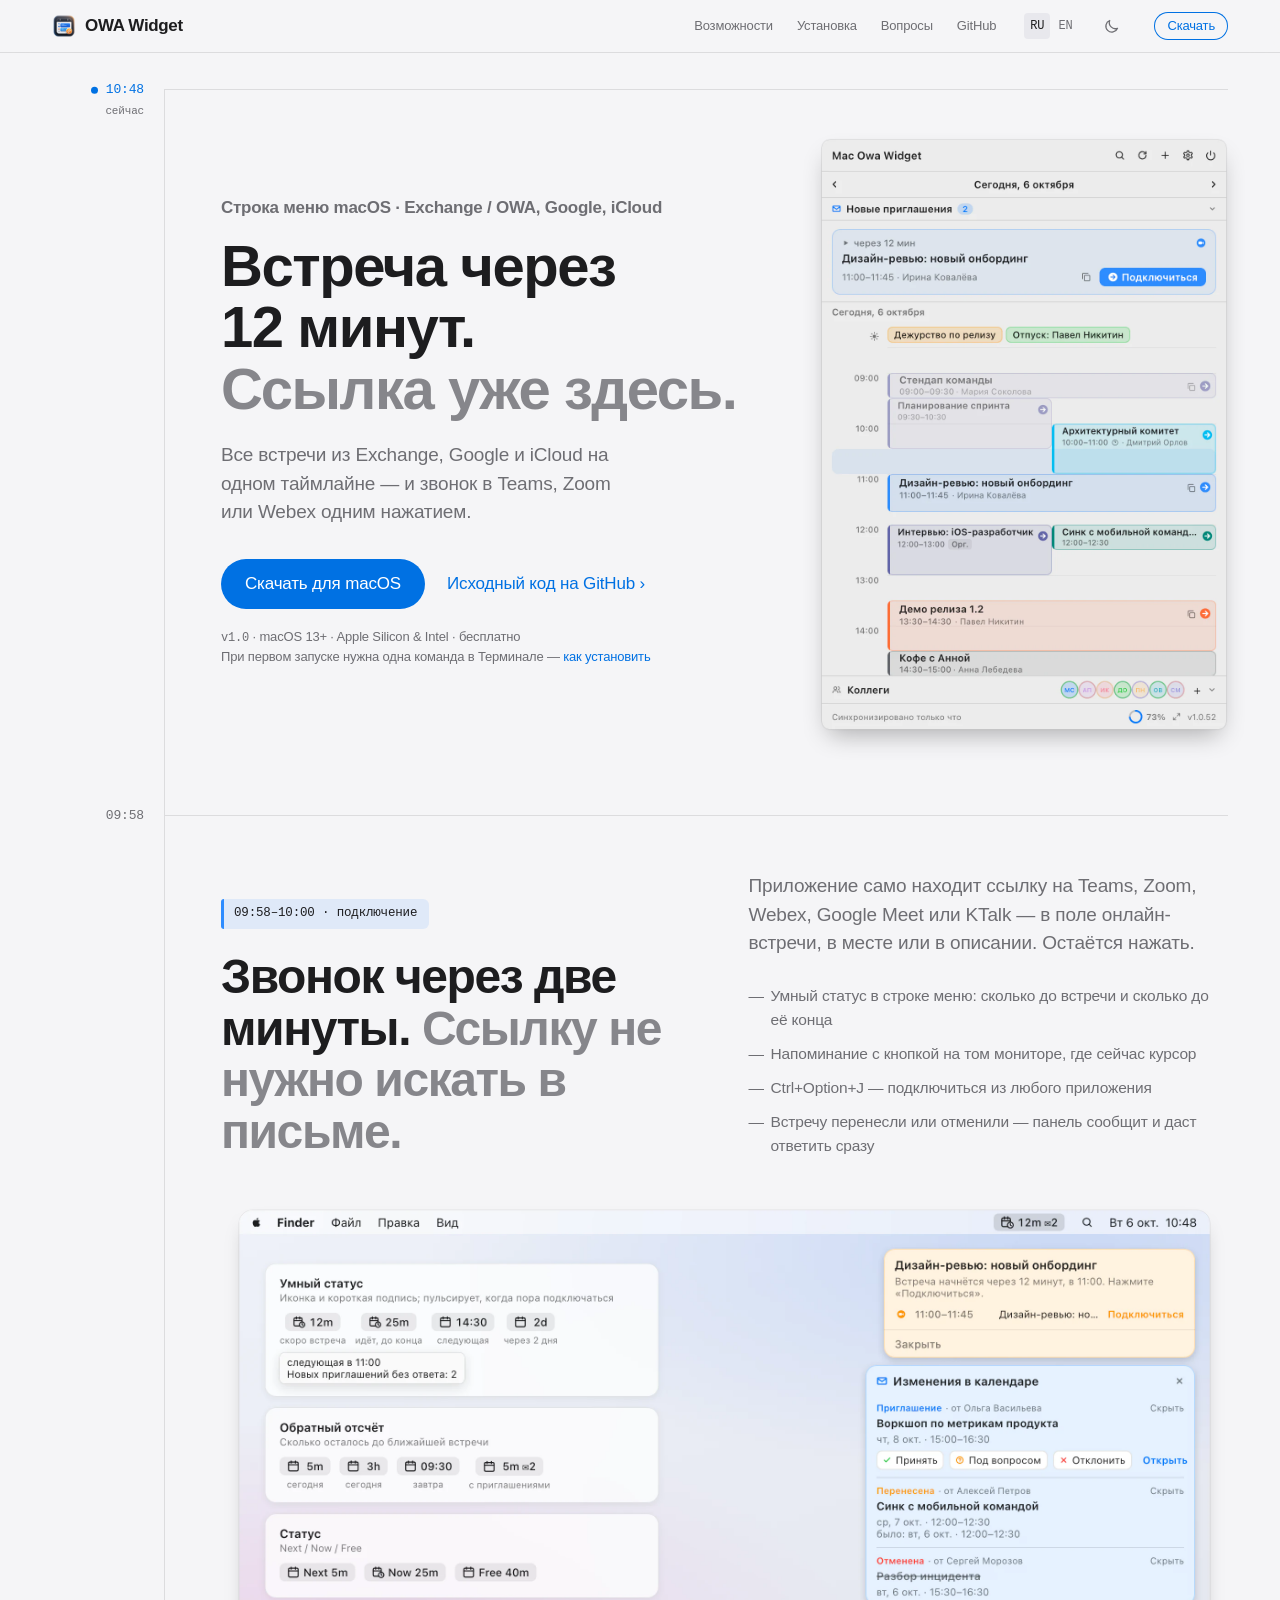
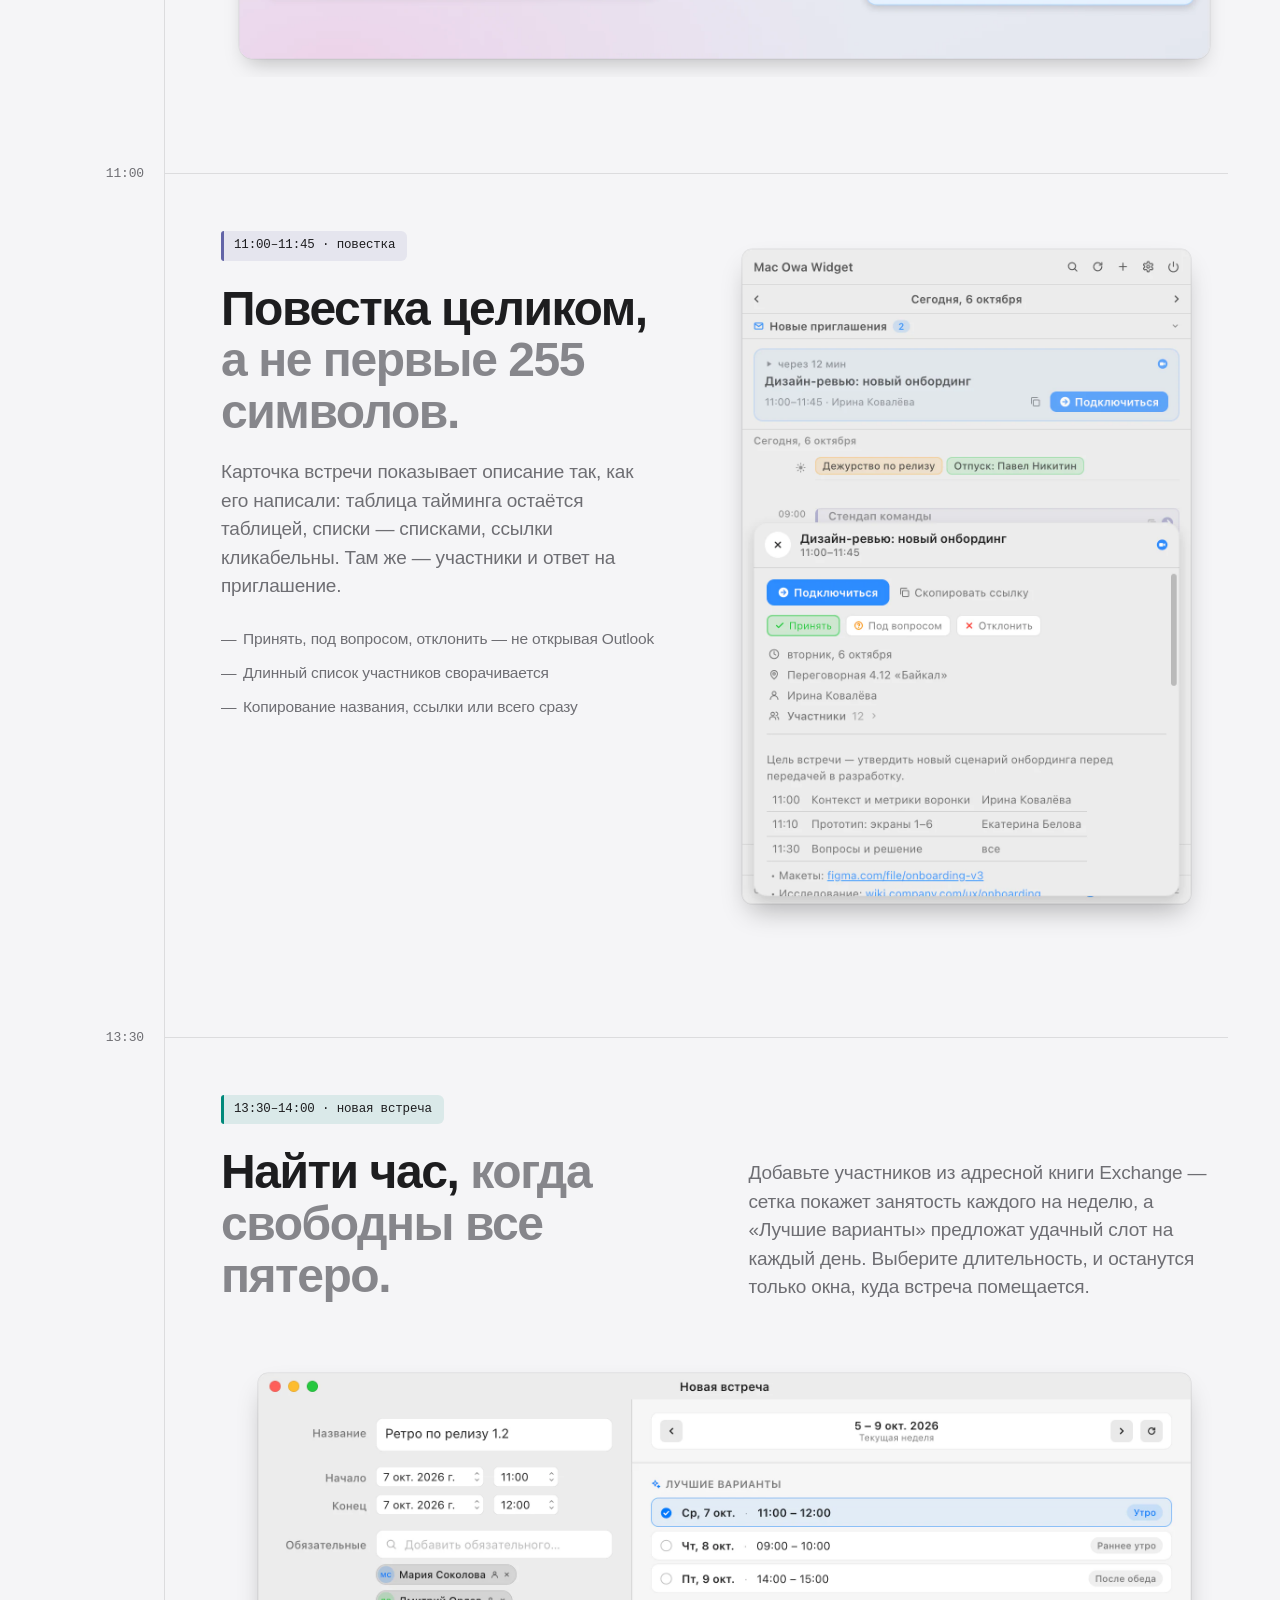
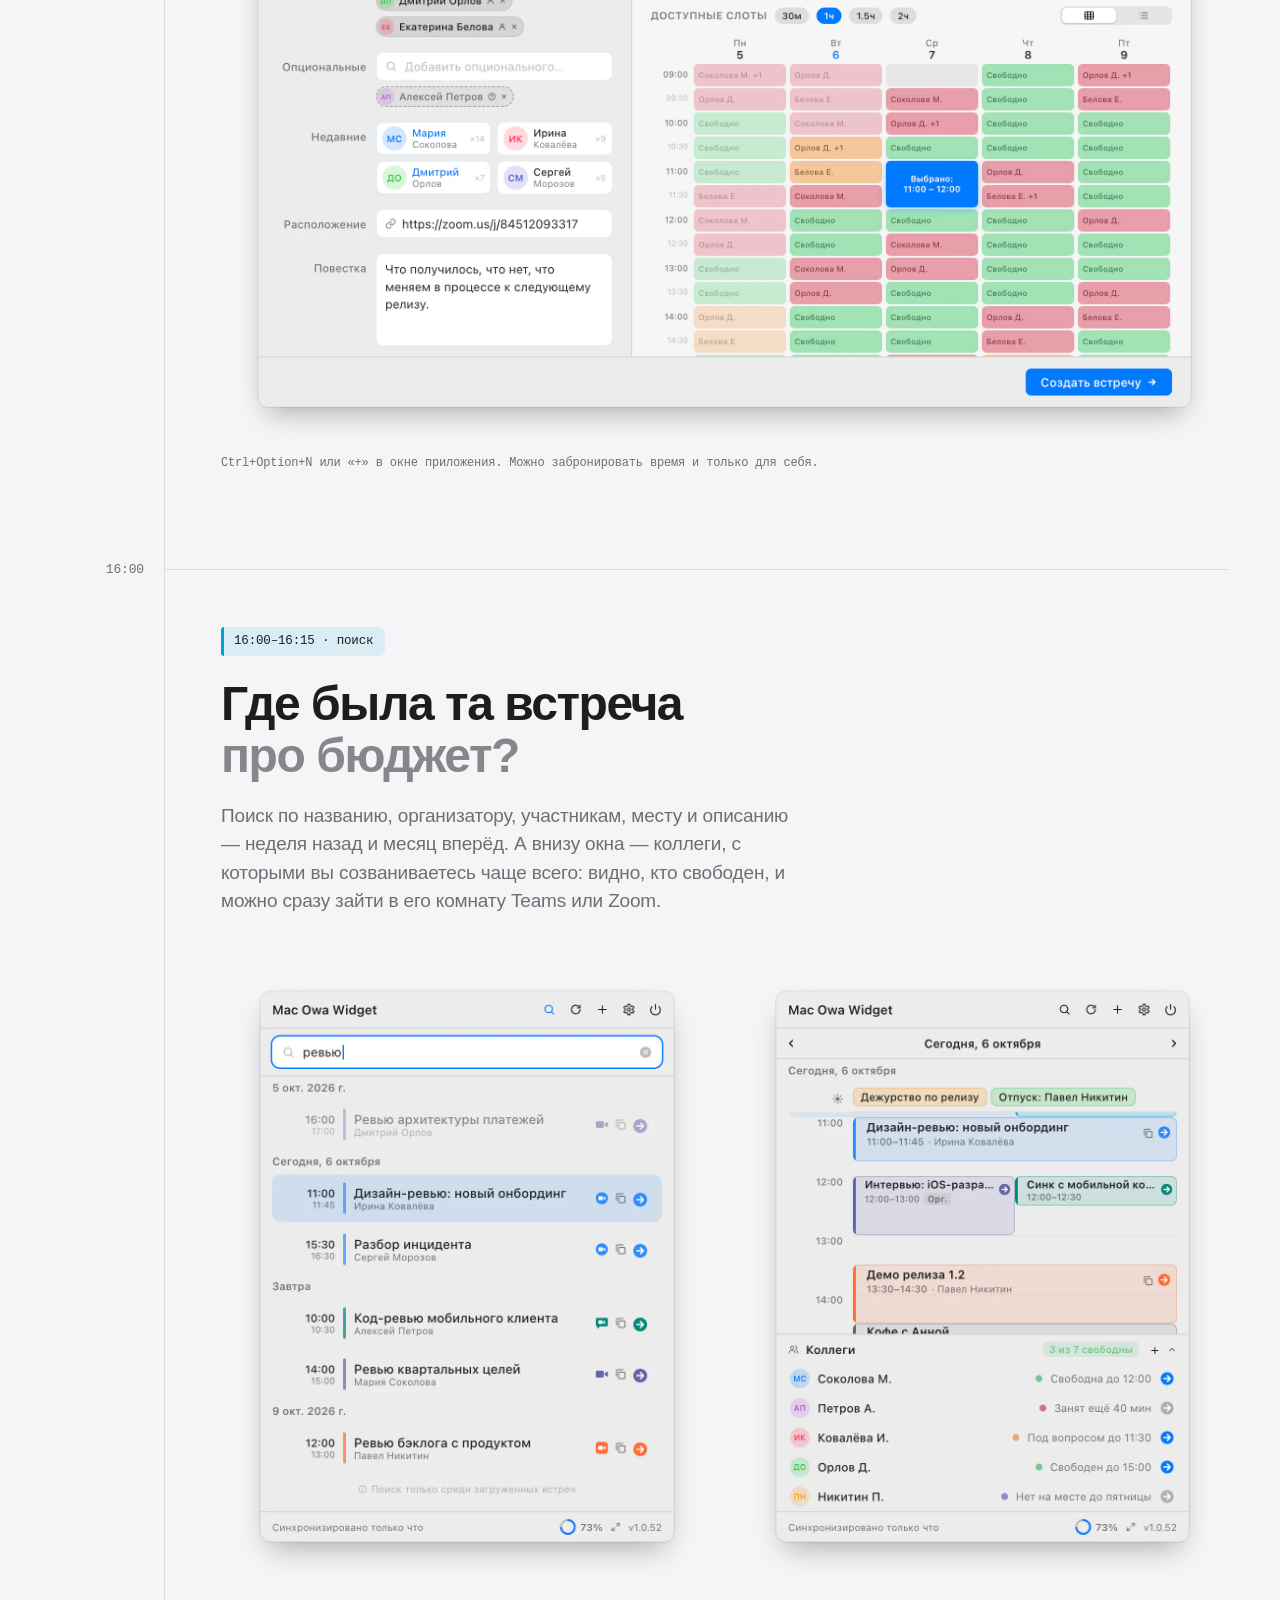
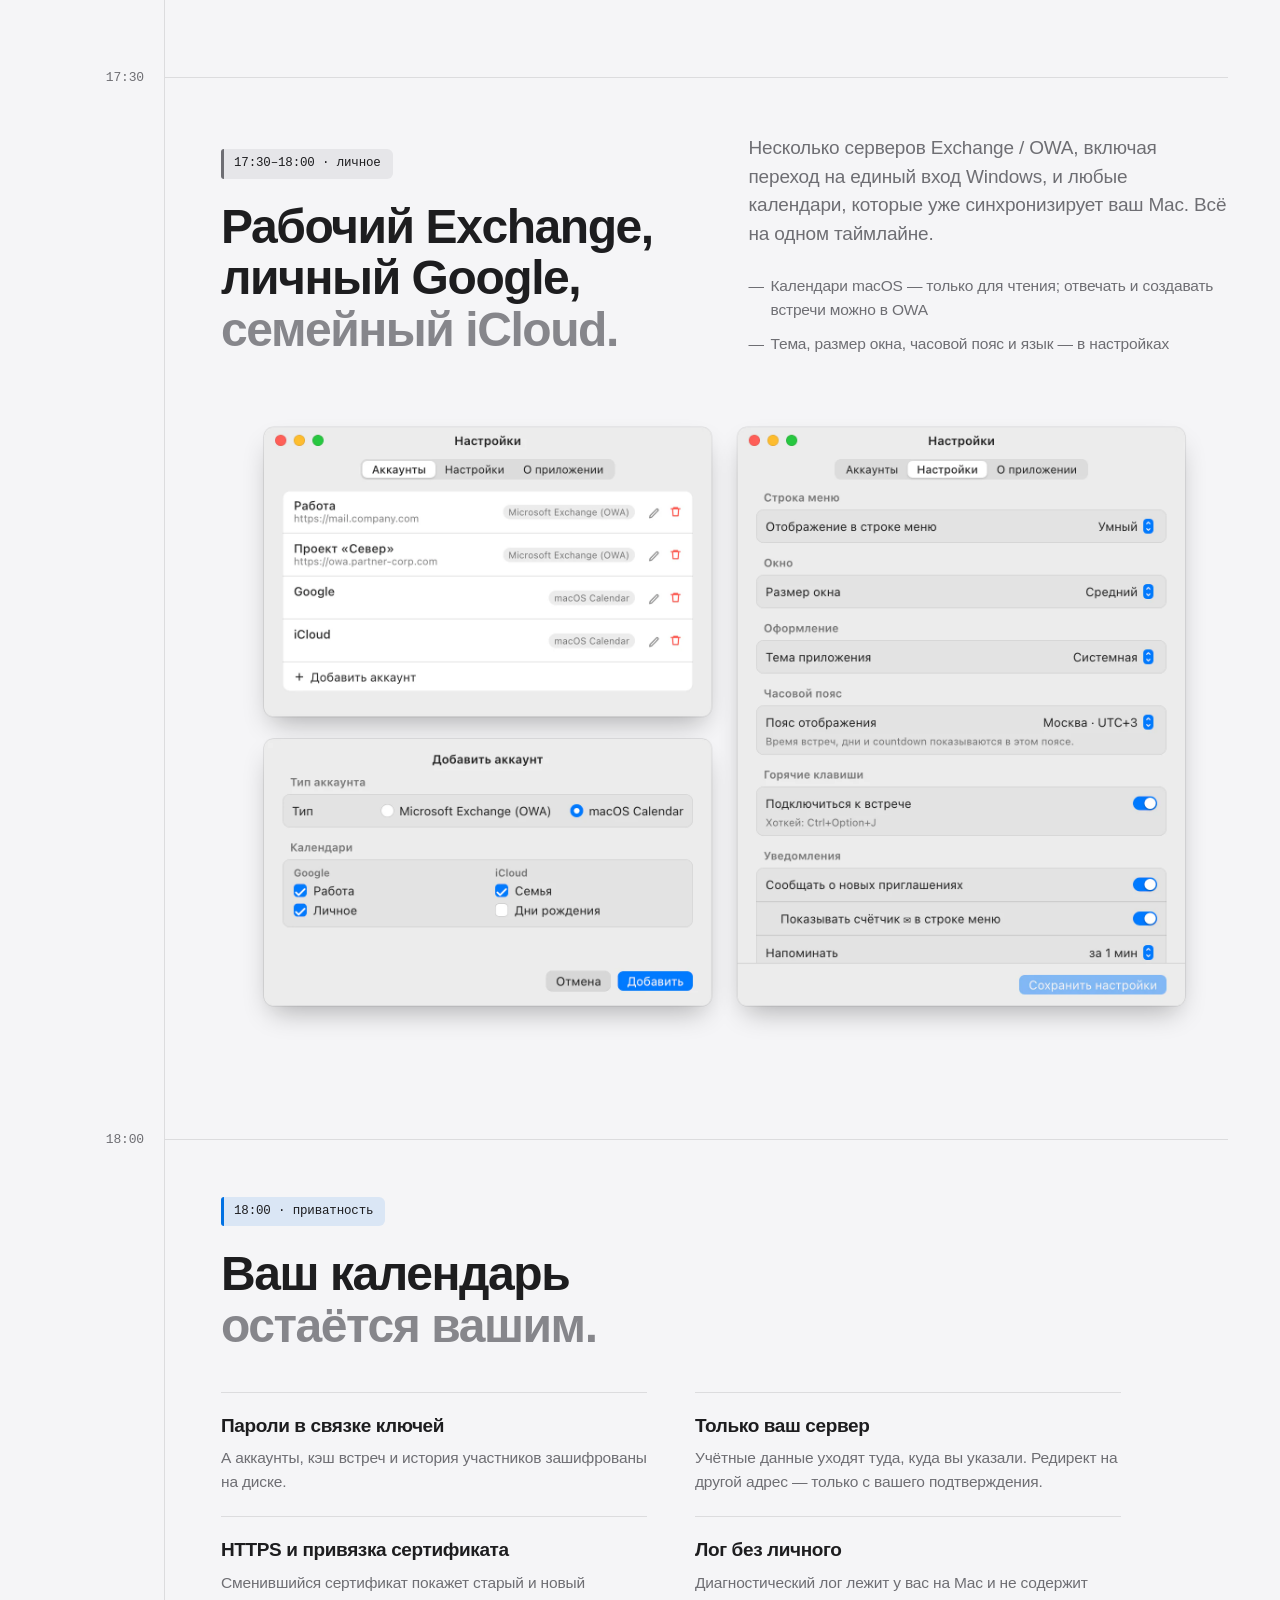
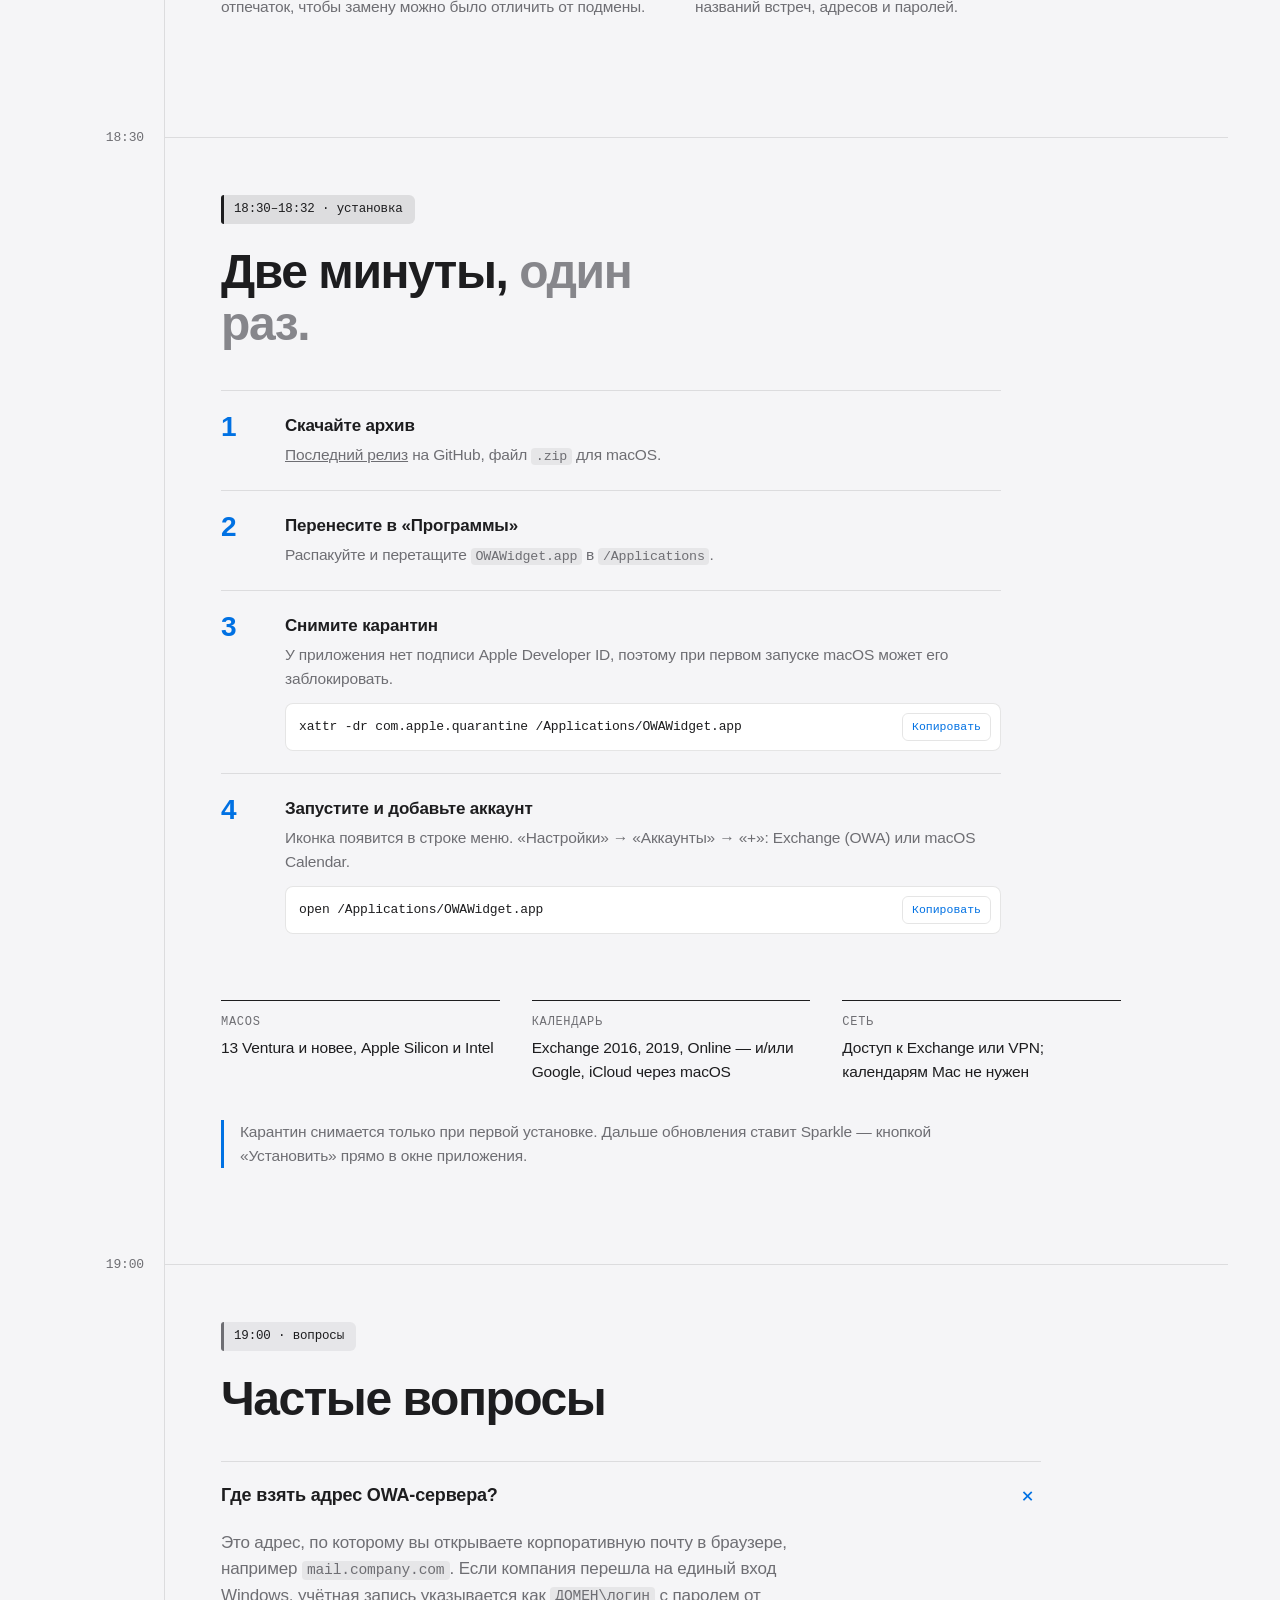
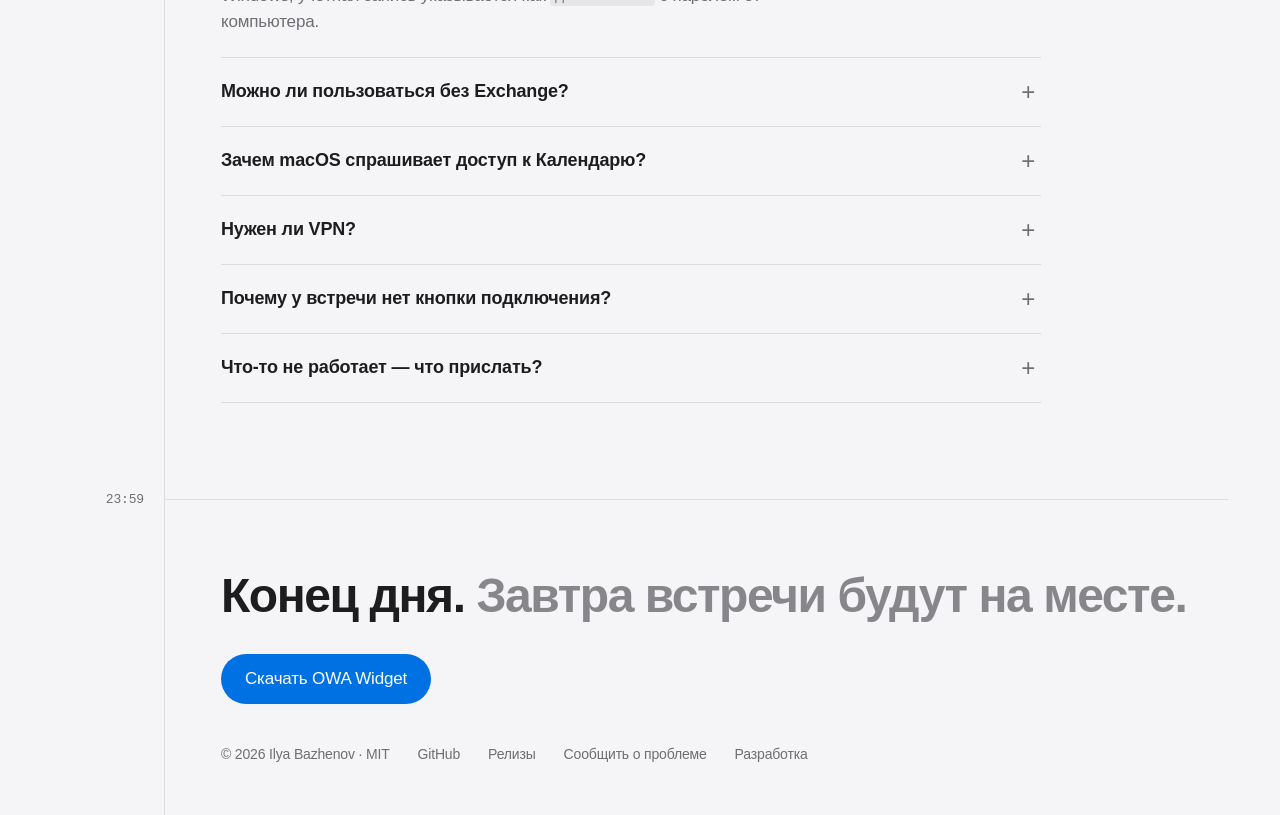
==== docs/ru/index.html @ 1cc879aa "docs(site): SEO лендинга — отдельные страницы / и /ru/, разметка, WebP - Английская версия на /, рус" ====
<!DOCTYPE html>
<html lang="ru">
<head>
<meta charset="UTF-8">
<meta name="viewport" content="width=device-width, initial-scale=1.0">
<title>OWA Widget — календарь Exchange / Outlook в строке меню macOS</title>
<meta name="description" content="Приложение для строки меню macOS: встречи из Microsoft Exchange / OWA, Google и iCloud и подключение к Teams, Zoom, Webex, Google Meet в один клик.">
<link rel="canonical" href="https://ilyabazhenov.github.io/mac-owa-widget/ru/">
<link rel="alternate" hreflang="en" href="https://ilyabazhenov.github.io/mac-owa-widget/">
<link rel="alternate" hreflang="ru" href="https://ilyabazhenov.github.io/mac-owa-widget/ru/">
<link rel="alternate" hreflang="x-default" href="https://ilyabazhenov.github.io/mac-owa-widget/">
<link rel="icon" href="../images/app-icon-64.png" sizes="64x64">
<link rel="apple-touch-icon" href="../images/app-icon.png">
<meta name="theme-color" content="#f5f5f7" media="(prefers-color-scheme: light)">
<meta name="theme-color" content="#000000" media="(prefers-color-scheme: dark)">
<link rel="stylesheet" href="../site.css">
<script>
  try { var t = localStorage.getItem('owa-theme'); if (t === 'light' || t === 'dark') document.documentElement.dataset.theme = t; } catch (e) {}
</script>

<meta property="og:title" content="OWA Widget — календарь Exchange / Outlook в строке меню macOS">
<meta property="og:description" content="Встречи из Microsoft Exchange / OWA, Google и iCloud в строке меню macOS и подключение к звонку в один клик.">
<meta property="og:url" content="https://ilyabazhenov.github.io/mac-owa-widget/ru/">
<meta property="og:locale" content="ru_RU">
<meta property="og:locale:alternate" content="en_US">
<meta property="og:image" content="https://ilyabazhenov.github.io/mac-owa-widget/images/hero-light-ru.png">
<meta property="og:image:width" content="2560">
<meta property="og:image:height" content="1280">
<meta property="og:image:alt" content="OWA Widget. Встреча через 12 минут. Ссылка уже здесь.">
<meta property="og:type" content="website">
<meta property="og:site_name" content="OWA Widget">
<meta name="twitter:card" content="summary_large_image">

<script type="application/ld+json">
{
  "@context": "https://schema.org",
  "@graph": [
    {
      "@type": "SoftwareApplication",
      "@id": "https://ilyabazhenov.github.io/mac-owa-widget/#app",
      "name": "OWA Widget",
      "description": "Приложение для строки меню macOS: встречи из Microsoft Exchange / OWA, Google и iCloud и подключение к Teams, Zoom, Webex, Google Meet в один клик.",
      "url": "https://ilyabazhenov.github.io/mac-owa-widget/ru/",
      "inLanguage": "ru",
      "operatingSystem": "macOS 13+",
      "applicationCategory": "BusinessApplication",
      "applicationSubCategory": "Календарь",
      "downloadUrl": "https://github.com/ilyabazhenov/mac-owa-widget/releases/latest",
      "image": "https://ilyabazhenov.github.io/mac-owa-widget/images/hero-light-ru.png",
      "offers": {
        "@type": "Offer",
        "price": "0",
        "priceCurrency": "USD"
      },
      "license": "https://opensource.org/licenses/MIT",
      "author": {
        "@type": "Person",
        "name": "Ilya Bazhenov",
        "url": "https://github.com/ilyabazhenov"
      },
      "sameAs": [
        "https://github.com/ilyabazhenov/mac-owa-widget"
      ]
    },
    {
      "@type": "FAQPage",
      "inLanguage": "ru",
      "mainEntity": [
        {
          "@type": "Question",
          "name": "Где взять адрес OWA-сервера?",
          "acceptedAnswer": {
            "@type": "Answer",
            "text": "Это адрес, по которому вы открываете корпоративную почту в браузере, например mail.company.com. Если компания перешла на единый вход Windows, учётная запись указывается как ДОМЕН\\логин с паролем от компьютера."
          }
        },
        {
          "@type": "Question",
          "name": "Можно ли пользоваться без Exchange?",
          "acceptedAnswer": {
            "@type": "Answer",
            "text": "Да. Добавьте аккаунт «macOS Calendar» — виджет покажет календари, которые синхронизирует Mac: Google, iCloud, локальные. Они только для чтения: ответы на приглашения, создание встреч и «Коллеги» работают с Exchange / OWA."
          }
        },
        {
          "@type": "Question",
          "name": "Зачем macOS спрашивает доступ к Календарю?",
          "acceptedAnswer": {
            "@type": "Answer",
            "text": "Только чтобы читать календари Google, iCloud и локальные. Если у вас только Exchange / OWA, разрешение можно не давать."
          }
        },
        {
          "@type": "Question",
          "name": "Нужен ли VPN?",
          "acceptedAnswer": {
            "@type": "Answer",
            "text": "Если Exchange доступен только из корпоративной сети — да: приложение должно видеть тот же сервер, что и браузер. Календарям Google и iCloud VPN не нужен."
          }
        },
        {
          "@type": "Question",
          "name": "Почему у встречи нет кнопки подключения?",
          "acceptedAnswer": {
            "@type": "Answer",
            "text": "Кнопка появляется, когда в поле онлайн-встречи, месте или описании есть ссылка на звонок. Проверьте, что организатор её добавил."
          }
        },
        {
          "@type": "Question",
          "name": "Что-то не работает — что прислать?",
          "acceptedAnswer": {
            "@type": "Answer",
            "text": "Правый клик по иконке в строке меню → «Скопировать диагностику», и приложите текст к issue на GitHub. В логе нет названий встреч, адресов и паролей."
          }
        }
      ]
    }
  ]
}
</script>
</head>
<body>

<header>
  <div class="page bar">
    <a class="brand" href="./"><img src="../images/app-icon-64.png" width="24" height="24" alt="">OWA Widget</a>
    <nav class="menu">
      <a href="#join">Возможности</a>
      <a href="#install">Установка</a>
      <a href="#faq">Вопросы</a>
      <a href="https://github.com/ilyabazhenov/mac-owa-widget">GitHub</a>
    </nav>
    <nav class="lang" aria-label="Language">
      <a href="./" hreflang="ru" lang="ru" data-lang="ru" aria-current="page">RU</a>
      <a href="../" hreflang="en" lang="en" data-lang="en">EN</a>
    </nav>
    <button type="button" class="theme" id="theme" aria-label="Тема">
      <svg class="moon" viewBox="0 0 24 24" fill="none" stroke="currentColor" stroke-width="1.8" stroke-linecap="round" stroke-linejoin="round"><path d="M20.5 14.5A8.5 8.5 0 0 1 9.5 3.5a8.5 8.5 0 1 0 11 11Z"/></svg>
      <svg class="sun" viewBox="0 0 24 24" fill="none" stroke="currentColor" stroke-width="1.8" stroke-linecap="round"><circle cx="12" cy="12" r="4"/><path d="M12 2.5v2M12 19.5v2M2.5 12h2M19.5 12h2M5.3 5.3l1.4 1.4M17.3 17.3l1.4 1.4M5.3 18.7l1.4-1.4M17.3 6.7l1.4-1.4"/></svg>
    </button>
    <a class="btn btn-ink btn-small" href="https://github.com/ilyabazhenov/mac-owa-widget/releases/latest">Скачать</a>
  </div>
</header>

<main class="page">

  <!-- Now: the rail shows the time on the screenshot, so the headline and the popover tell one story -->
  <section class="slot hero">
    <div class="time"><span class="t">10:48</span><span class="now-tag">сейчас</span></div>
    <div class="body">
      <div class="hero-grid">
        <div>
          <p class="kicker">Строка меню macOS · Exchange / OWA, Google, iCloud</p>
          <h1>Встреча через<br>12&nbsp;минут.<br><em>Ссылка уже здесь.</em></h1>
          <p class="lead">Все встречи из Exchange, Google и iCloud на одном таймлайне — и звонок в Teams, Zoom или Webex одним нажатием.</p>
          <div class="cta">
            <a class="btn btn-ink" href="https://github.com/ilyabazhenov/mac-owa-widget/releases/latest">Скачать для macOS</a>
            <a class="link" href="https://github.com/ilyabazhenov/mac-owa-widget">Исходный код на GitHub ›</a>
          </div>
          <p class="fine"><span class="mono" id="version">v1.0</span> · macOS 13+ · Apple Silicon &amp; Intel · бесплатно<br>
            При первом запуске нужна одна команда в Терминале — <a href="#install">как установить</a></p></div>
        <figure class="shot">
          <img class="only-light" src="../images/popover-light-ru.webp" width="1120" height="1560" alt="Окно OWA Widget: таймлайн дня, ближайшая встреча, события на весь день и коллеги">
          <img class="only-dark" src="../images/popover-ru.webp" width="1120" height="1560" alt="Окно OWA Widget: таймлайн дня, ближайшая встреча, события на весь день и коллеги">
        </figure>
      </div>
    </div>
  </section>

  <!-- 09:58 Join -->
  <section class="slot" id="join" data-t="09:58">
    <div class="time"><span class="t">09:58</span></div>
    <div class="body">
      <div class="wide-head">
        <div>
          <span class="evt" style="--c:var(--zoom)">09:58–10:00 · подключение</span>
          <h2>Звонок через две минуты. <em>Ссылку не нужно искать в письме.</em></h2>
        </div>
        <div>
          <p class="lead">Приложение само находит ссылку на Teams, Zoom, Webex, Google Meet или KTalk — в поле онлайн-встречи, в месте или в описании. Остаётся нажать.</p>
          <ul class="facts">
            <li>Умный статус в строке меню: сколько до встречи и сколько до её конца</li>
            <li>Напоминание с кнопкой на том мониторе, где сейчас курсор</li>
            <li>Ctrl+Option+J — подключиться из любого приложения</li>
            <li>Встречу перенесли или отменили — панель сообщит и даст ответить сразу</li>
          </ul>
        </div>
      </div>
      <figure>
        <img class="only-light" src="../images/menubar-light-ru.webp" width="2200" height="1060" alt="Режимы строки меню, напоминание о встрече и панель изменений в календаре" loading="lazy"><img class="only-dark" src="../images/menubar-ru.webp" width="2200" height="1060" alt="Режимы строки меню, напоминание о встрече и панель изменений в календаре" loading="lazy">
      </figure>
    </div>
  </section>

  <!-- 11:00 Agenda -->
  <section class="slot" data-t="11:00">
    <div class="time"><span class="t">11:00</span></div>
    <div class="body split">
      <div>
        <span class="evt" style="--c:var(--teams)">11:00–11:45 · повестка</span>
        <h2>Повестка целиком, <em>а не первые 255 символов.</em></h2>
        <p class="lead">Карточка встречи показывает описание так, как его написали: таблица тайминга остаётся таблицей, списки — списками, ссылки кликабельны. Там же — участники и ответ на приглашение.</p>
        <ul class="facts">
          <li>Принять, под вопросом, отклонить — не открывая Outlook</li>
          <li>Длинный список участников сворачивается</li>
          <li>Копирование названия, ссылки или всего сразу</li>
        </ul>
      </div>
      <figure>
        <img class="only-light" src="../images/details-light-ru.webp" width="1120" height="1560" alt="Карточка встречи с кнопками ответа и повесткой" loading="lazy"><img class="only-dark" src="../images/details-ru.webp" width="1120" height="1560" alt="Карточка встречи с кнопками ответа и повесткой" loading="lazy">
      </figure>
    </div>
  </section>

  <!-- 13:30 Create -->
  <section class="slot" data-t="13:30">
    <div class="time"><span class="t">13:30</span></div>
    <div class="body">
      <div class="wide-head">
        <div>
          <span class="evt" style="--c:var(--meet)">13:30–14:00 · новая встреча</span>
          <h2>Найти час, <em>когда свободны все пятеро.</em></h2>
        </div>
        <p class="lead">Добавьте участников из адресной книги Exchange — сетка покажет занятость каждого на неделю, а «Лучшие варианты» предложат удачный слот на каждый день. Выберите длительность, и останутся только окна, куда встреча помещается.</p></div>
      <figure>
        <img class="only-light" src="../images/create-meeting-light-ru.webp" width="2160" height="1520" alt="Окно новой встречи с сеткой занятости" loading="lazy"><img class="only-dark" src="../images/create-meeting-ru.webp" width="2160" height="1520" alt="Окно новой встречи с сеткой занятости" loading="lazy">
        <figcaption>Ctrl+Option+N или «+» в окне приложения. Можно забронировать время и только для себя.</figcaption>
      </figure>
    </div>
  </section>

  <!-- 16:00 Search & colleagues -->
  <section class="slot" data-t="16:00">
    <div class="time"><span class="t">16:00</span></div>
    <div class="body">
      <span class="evt" style="--c:var(--webex)">16:00–16:15 · поиск</span>
      <h2>Где была та встреча <em>про бюджет?</em></h2>
      <p class="lead">Поиск по названию, организатору, участникам, месту и описанию — неделя назад и месяц вперёд. А внизу окна — коллеги, с которыми вы созваниваетесь чаще всего: видно, кто свободен, и можно сразу зайти в его комнату Teams или Zoom.</p>
      <div class="pair">
        <figure>
          <img class="only-light" src="../images/search-light-ru.webp" width="1000" height="1280" alt="Результаты поиска встреч" loading="lazy"><img class="only-dark" src="../images/search-ru.webp" width="1000" height="1280" alt="Результаты поиска встреч" loading="lazy">
        </figure>
        <figure>
          <img class="only-light" src="../images/colleagues-light-ru.webp" width="1000" height="1280" alt="Раздел коллег с занятостью" loading="lazy"><img class="only-dark" src="../images/colleagues-ru.webp" width="1000" height="1280" alt="Раздел коллег с занятостью" loading="lazy">
        </figure>
      </div>
    </div>
  </section>

  <!-- 17:30 Accounts -->
  <section class="slot" data-t="17:30">
    <div class="time"><span class="t">17:30</span></div>
    <div class="body">
      <div class="wide-head">
        <div>
          <span class="evt" style="--c:var(--gray)">17:30–18:00 · личное</span>
          <h2>Рабочий Exchange, личный Google, <em>семейный iCloud.</em></h2>
        </div>
        <div>
          <p class="lead">Несколько серверов Exchange / OWA, включая переход на единый вход Windows, и любые календари, которые уже синхронизирует ваш Mac. Всё на одном таймлайне.</p>
          <ul class="facts">
            <li>Календари macOS — только для чтения; отвечать и создавать встречи можно в OWA</li>
            <li>Тема, размер окна, часовой пояс и язык — в настройках</li>
          </ul>
        </div>
      </div>
      <figure>
        <img class="only-light" src="../images/settings-light-ru.webp" width="2160" height="1400" alt="Список аккаунтов, выбор календарей macOS и настройки" loading="lazy"><img class="only-dark" src="../images/settings-ru.webp" width="2160" height="1400" alt="Список аккаунтов, выбор календарей macOS и настройки" loading="lazy">
      </figure>
    </div>
  </section>

  <!-- 18:00 Privacy -->
  <section class="slot" data-t="18:00">
    <div class="time"><span class="t">18:00</span></div>
    <div class="body">
      <span class="evt">18:00 · приватность</span>
      <h2>Ваш календарь <em>остаётся вашим.</em></h2>
      <div class="grid4">
        <div><b>Пароли в связке ключей</b>
          <p>А аккаунты, кэш встреч и история участников зашифрованы на диске.</p></div>
        <div><b>Только ваш сервер</b>
          <p>Учётные данные уходят туда, куда вы указали. Редирект на другой адрес — только с вашего подтверждения.</p></div>
        <div><b>HTTPS и привязка сертификата</b>
          <p>Сменившийся сертификат покажет старый и новый отпечаток, чтобы замену можно было отличить от подмены.</p></div>
        <div><b>Лог без личного</b>
          <p>Диагностический лог лежит у вас на Mac и не содержит названий встреч, адресов и паролей.</p></div>
      </div>
    </div>
  </section>

  <!-- 18:30 Install -->
  <section class="slot" id="install" data-t="18:30">
    <div class="time"><span class="t">18:30</span></div>
    <div class="body">
      <span class="evt" style="--c:var(--ink)">18:30–18:32 · установка</span>
      <h2>Две минуты, <em>один раз.</em></h2>
      <ol class="steps">
        <li><div><b>Скачайте архив</b>
          <p><a href="https://github.com/ilyabazhenov/mac-owa-widget/releases/latest">Последний релиз</a> на GitHub, файл <code>.zip</code> для macOS.</p></div></li>
        <li><div><b>Перенесите в «Программы»</b>
          <p>Распакуйте и перетащите <code>OWAWidget.app</code> в <code>/Applications</code>.</p></div></li>
        <li><div><b>Снимите карантин</b>
          <p>У приложения нет подписи Apple Developer ID, поэтому при первом запуске macOS может его заблокировать.</p>
          <div class="cmd"><code>xattr -dr com.apple.quarantine /Applications/OWAWidget.app</code><button type="button" data-copy>Копировать</button></div></div></li>
        <li><div><b>Запустите и добавьте аккаунт</b>
          <p>Иконка появится в строке меню. «Настройки» → «Аккаунты» → «+»: Exchange (OWA) или macOS Calendar.</p>
          <div class="cmd"><code>open /Applications/OWAWidget.app</code><button type="button" data-copy>Копировать</button></div></div></li>
      </ol>
      <dl class="req">
        <div><dt>macOS</dt><dd>13 Ventura и новее, Apple Silicon и Intel</dd></div>
        <div><dt>Календарь</dt><dd>Exchange 2016, 2019, Online — и/или Google, iCloud через macOS</dd></div>
        <div><dt>Сеть</dt><dd>Доступ к Exchange или VPN; календарям Mac не нужен</dd></div>
      </dl>
      <p class="aside">Карантин снимается только при первой установке. Дальше обновления ставит Sparkle — кнопкой «Установить» прямо в окне приложения.</p></div>
  </section>

  <!-- 19:00 FAQ -->
  <section class="slot" id="faq" data-t="19:00">
    <div class="time"><span class="t">19:00</span></div>
    <div class="body">
      <span class="evt" style="--c:var(--ink-3)">19:00 · вопросы</span>
      <h2>Частые вопросы</h2>
      <div class="faq">
        <details open>
          <summary>Где взять адрес OWA-сервера?</summary>
          <p>Это адрес, по которому вы открываете корпоративную почту в браузере, например <code>mail.company.com</code>. Если компания перешла на единый вход Windows, учётная запись указывается как <code>ДОМЕН\логин</code> с паролем от компьютера.</p>
        </details>
        <details>
          <summary>Можно ли пользоваться без Exchange?</summary>
          <p>Да. Добавьте аккаунт «macOS Calendar» — виджет покажет календари, которые синхронизирует Mac: Google, iCloud, локальные. Они только для чтения: ответы на приглашения, создание встреч и «Коллеги» работают с Exchange / OWA.</p>
        </details>
        <details>
          <summary>Зачем macOS спрашивает доступ к Календарю?</summary>
          <p>Только чтобы читать календари Google, iCloud и локальные. Если у вас только Exchange / OWA, разрешение можно не давать.</p>
        </details>
        <details>
          <summary>Нужен ли VPN?</summary>
          <p>Если Exchange доступен только из корпоративной сети — да: приложение должно видеть тот же сервер, что и браузер. Календарям Google и iCloud VPN не нужен.</p>
        </details>
        <details>
          <summary>Почему у встречи нет кнопки подключения?</summary>
          <p>Кнопка появляется, когда в поле онлайн-встречи, месте или описании есть ссылка на звонок. Проверьте, что организатор её добавил.</p>
        </details>
        <details>
          <summary>Что-то не работает — что прислать?</summary>
          <p>Правый клик по иконке в строке меню → «Скопировать диагностику», и приложите текст к <a href="https://github.com/ilyabazhenov/mac-owa-widget/issues">issue на GitHub</a>. В логе нет названий встреч, адресов и паролей.</p>
        </details>
      </div>
    </div>
  </section>

  <!-- 23:59 -->
  <section class="slot end">
    <div class="time"><span class="t">23:59</span></div>
    <div class="body">
      <h2>Конец дня. <em>Завтра встречи будут на месте.</em></h2>
      <div class="cta">
        <a class="btn btn-ink" href="https://github.com/ilyabazhenov/mac-owa-widget/releases/latest">Скачать OWA Widget</a>
      </div>
      <div class="foot">
        <span>© 2026 Ilya Bazhenov · MIT</span>
        <a href="https://github.com/ilyabazhenov/mac-owa-widget">GitHub</a>
        <a href="https://github.com/ilyabazhenov/mac-owa-widget/releases">Релизы</a>
        <a href="https://github.com/ilyabazhenov/mac-owa-widget/issues">Сообщить о проблеме</a>
        <a href="https://github.com/ilyabazhenov/mac-owa-widget/blob/main/DEVELOPMENT.md">Разработка</a>
      </div>
    </div>
  </section>

</main>

<script src="../site.js" defer></script>
</body>
</html>
---- docs/site.css ----
:root{
  --paper:#f5f5f7;
  --paper-2:#e8e8ed;
  --card:#ffffff;
  --ink:#1d1d1f;
  --ink-2:#6e6e73;
  --ink-3:#6e6e73;
  --ink-soft:#86868b;
  --hair:rgba(0,0,0,.1);
  --accent:#0071e3;
  --teams:#6264a7; --zoom:#2d8cff; --meet:#00897b; --webex:#00a3d9; --gray:#6e6e73;
  --display:-apple-system,BlinkMacSystemFont,"SF Pro Display","Segoe UI",Roboto,"Helvetica Neue",Arial,sans-serif;
  --sans:-apple-system,BlinkMacSystemFont,"SF Pro Text","Segoe UI",Roboto,"Helvetica Neue",Arial,sans-serif;
  --mono:ui-monospace,"SF Mono",SFMono-Regular,Menlo,Consolas,monospace;
  --rail:112px;
  --gap:56px;
  --maxw:1240px;
  color-scheme:light;
}
@media (prefers-color-scheme: dark){
  :root:not([data-theme="light"]){
    --paper:#000000;
    --paper-2:#1d1d1f;
    --card:#161617;
    --ink:#f5f5f7;
    --ink-2:#a1a1a6;
    --ink-3:#86868b;
    --ink-soft:#86868b;
    --hair:rgba(255,255,255,.14);
    --accent:#2997ff;
    --teams:#8b8dd6; --zoom:#5ea2ff; --meet:#3fbfae; --webex:#3cc3e6; --gray:#a1a1a6;
    color-scheme:dark;
  }
}
:root[data-theme="dark"]{
  --paper:#000000;
  --paper-2:#1d1d1f;
  --card:#161617;
  --ink:#f5f5f7;
  --ink-2:#a1a1a6;
  --ink-3:#86868b;
  --ink-soft:#86868b;
  --hair:rgba(255,255,255,.14);
  --accent:#2997ff;
  --teams:#8b8dd6; --zoom:#5ea2ff; --meet:#3fbfae; --webex:#3cc3e6; --gray:#a1a1a6;
  color-scheme:dark;
}

*{box-sizing:border-box;margin:0;padding:0}
html{scroll-behavior:smooth;-webkit-text-size-adjust:100%}
body{background:var(--paper);color:var(--ink);font-family:var(--sans);font-size:17px;line-height:1.55;letter-spacing:-.01em;-webkit-font-smoothing:antialiased}
a{color:inherit}
img{max-width:100%;height:auto;display:block}
code{font-family:var(--mono);font-size:.86em;background:color-mix(in srgb,var(--ink) 7%,transparent);padding:.1em .35em;border-radius:4px}
::selection{background:var(--accent);color:var(--paper)}

.only-dark{display:none}
:root[data-theme="dark"] .only-dark{display:block}
:root[data-theme="dark"] .only-light{display:none}
@media (prefers-color-scheme: dark){
  :root:not([data-theme="light"]) .only-dark{display:block}
  :root:not([data-theme="light"]) .only-light{display:none}
}

.page{max-width:var(--maxw);margin:0 auto;padding:0 32px}

/* ---------- Header ---------- */
header{position:sticky;top:0;z-index:20;background:color-mix(in srgb,var(--paper) 80%,transparent);backdrop-filter:saturate(180%) blur(20px);-webkit-backdrop-filter:saturate(180%) blur(20px);border-bottom:1px solid var(--hair)}
.bar{display:flex;align-items:center;gap:28px;height:52px}
.brand{display:flex;align-items:center;gap:9px;text-decoration:none;font-family:var(--display);font-size:17px;font-weight:600;letter-spacing:-.02em}
.brand img{width:24px;height:24px}
.bar .menu{display:flex;gap:24px;margin-left:auto;font-size:13px;color:var(--ink-2)}
.bar .menu a{text-decoration:none}
.bar .menu a:hover{color:var(--ink)}
.lang{display:flex;gap:2px;font-family:var(--mono);font-size:12px}
.lang a{color:var(--ink-3);text-decoration:none;padding:4px 6px;border-radius:4px}
.lang a:hover{color:var(--ink)}
.lang a[aria-current="page"]{color:var(--ink);background:var(--paper-2)}
.theme{background:none;border:0;color:var(--ink-2);width:30px;height:30px;border-radius:50%;display:grid;place-items:center;cursor:pointer;margin-left:-10px}
.theme:hover{color:var(--ink);background:var(--paper-2)}
.theme svg{width:17px;height:17px}
.theme .sun{display:none}
:root[data-theme="dark"] .theme .sun{display:block}
:root[data-theme="dark"] .theme .moon{display:none}
.btn{display:inline-flex;align-items:center;gap:10px;text-decoration:none;font-weight:500;font-size:17px;border-radius:980px;padding:12px 24px;transition:background .15s ease}
.btn-ink{background:#0071e3;color:#fff}
.btn-ink:hover{background:#0077ed}
.btn-small{padding:4px 13px;font-size:13px;background:none;color:var(--accent);box-shadow:inset 0 0 0 1px var(--accent)}
.btn-small:hover{background:var(--accent);color:#fff}
.link{text-decoration:none;font-size:17px;color:var(--accent)}
.link:hover{text-decoration:underline}

/* ---------- Timeline slots ---------- */
.slot{display:grid;grid-template-columns:var(--rail) minmax(0,1fr)}
.time{position:relative;font-family:var(--mono);font-size:13px;color:var(--ink-3);text-align:right;padding-right:20px;transform:translateY(-.72em);white-space:nowrap}
.time .t{position:sticky;top:78px;display:inline-flex;align-items:center;gap:8px}
.slot.is-now .time{color:var(--accent)}
.slot.is-now .time .t::before,.hero .time .t::before{content:"";width:7px;height:7px;border-radius:50%;background:var(--accent)}
.body{border-top:1px solid var(--hair);border-left:1px solid var(--hair);padding:56px 0 96px var(--gap);min-width:0}

.evt{display:inline-flex;align-items:center;gap:6px;font-family:var(--mono);font-size:12.5px;color:var(--ink);padding:5px 12px 5px 10px;border-left:3px solid var(--c,var(--accent));background:color-mix(in srgb,var(--c,var(--accent)) 11%,transparent);border-radius:3px 6px 6px 3px}
.evt span{color:var(--ink-2)}
h1,h2{font-family:var(--display);font-weight:700;letter-spacing:-.035em}
h1{font-size:clamp(40px,4.6vw,58px);line-height:1.06;letter-spacing:-.025em}
h2{font-size:clamp(32px,3.9vw,48px);line-height:1.08;margin:22px 0 20px;max-width:18ch;letter-spacing:-.03em}
h1 em,h2 em{font-style:normal;color:var(--ink-soft)}
.lead{font-size:19px;line-height:1.5;color:var(--ink-2);max-width:54ch}
.facts{list-style:none;margin-top:26px;display:grid;gap:10px;max-width:56ch}
.facts li{display:grid;grid-template-columns:22px 1fr;font-size:15.5px;color:var(--ink-2)}
.facts li::before{content:"—";color:var(--ink-3)}

.split{display:grid;grid-template-columns:minmax(0,5fr) minmax(0,6fr);gap:48px;align-items:start}
.split figure{margin-top:-18px}
.wide-head{display:grid;grid-template-columns:minmax(0,1fr) minmax(0,1fr);gap:48px;align-items:end;margin-bottom:34px}
.wide-head h2{margin-bottom:0}
figure img{width:100%}
figcaption{font-family:var(--mono);font-size:12px;color:var(--ink-3);margin-top:10px}
.pair{display:grid;grid-template-columns:1fr 1fr;gap:24px;margin-top:36px}

/* ---------- Hero ---------- */
.hero{margin-top:36px}
.hero .body{padding-top:44px;padding-bottom:88px}
.hero .time{color:var(--accent)}
.hero .time .t{position:static}
.now-tag{display:block;font-size:11px;color:var(--ink-3);margin-top:2px;text-align:right}
.hero-grid{display:grid;grid-template-columns:minmax(0,1fr) 440px;gap:40px;align-items:center}
.kicker{font-size:17px;font-weight:600;color:var(--ink-2);letter-spacing:-.015em;margin-bottom:14px}
.hero .lead{margin-top:22px;max-width:40ch}
.cta{display:flex;flex-wrap:wrap;align-items:center;gap:22px;margin-top:32px}
.fine{font-size:13px;color:var(--ink-3);margin-top:18px;line-height:1.5}
.fine a{color:var(--accent);text-decoration:none}
.fine a:hover{text-decoration:underline}
.fine .mono{font-family:var(--mono);font-size:12px}

.shot{position:relative;margin:-28px -32px -36px 0}
.shot img{width:100%}

/* ---------- Privacy ---------- */
.grid4{display:grid;grid-template-columns:repeat(2,minmax(0,1fr));gap:0 48px;margin-top:40px;max-width:900px}
.grid4 div{border-top:1px solid var(--hair);padding:18px 0 22px}
.grid4 b{display:block;font-family:var(--display);font-weight:600;font-size:19px;letter-spacing:-.02em;margin-bottom:6px}
.grid4 p{font-size:15.5px;color:var(--ink-2)}

/* ---------- Install ---------- */
.steps{list-style:none;counter-reset:s;margin-top:40px;max-width:780px}
.steps li{counter-increment:s;display:grid;grid-template-columns:56px minmax(0,1fr);gap:8px;border-top:1px solid var(--hair);padding:22px 0}
.steps li::before{content:counter(s);font-family:var(--display);font-weight:600;font-size:28px;line-height:1;color:var(--accent)}
.steps b{display:block;font-weight:600;margin-bottom:4px}
.steps p{color:var(--ink-2);font-size:15.5px}
.cmd{display:flex;align-items:center;gap:12px;margin-top:12px;background:var(--card);box-shadow:inset 0 0 0 1px var(--hair);border-radius:8px;padding:10px 10px 10px 14px;font-family:var(--mono);font-size:13px}
.cmd code{background:none;padding:0;font-size:inherit;white-space:nowrap;overflow-x:auto;min-width:0}
.cmd button{margin-left:auto;flex:none;background:none;border:1px solid var(--hair);color:var(--accent);font:inherit;font-size:11.5px;padding:4px 9px;border-radius:6px;cursor:pointer}
.cmd button:hover{color:var(--ink);border-color:var(--ink-3)}
.req{display:grid;grid-template-columns:repeat(3,minmax(0,1fr));gap:0 32px;margin-top:44px;max-width:900px}
.req div{border-top:1px solid var(--ink);padding-top:12px}
.req dt{font-family:var(--mono);font-size:12px;color:var(--ink-3);text-transform:uppercase;letter-spacing:.06em}
.req dd{font-size:15.5px;margin-top:4px}
.aside{margin-top:36px;max-width:780px;font-size:15.5px;color:var(--ink-2);padding-left:16px;border-left:3px solid var(--accent)}

/* ---------- FAQ ---------- */
.faq{margin-top:36px;max-width:820px}
details{border-top:1px solid var(--hair)}
details:last-child{border-bottom:1px solid var(--hair)}
summary{list-style:none;cursor:pointer;padding:20px 40px 20px 0;font-size:18px;font-weight:600;position:relative}
summary::-webkit-details-marker{display:none}
summary::after{content:"+";position:absolute;right:6px;top:15px;font-family:var(--display);font-size:24px;font-weight:300;color:var(--ink-3);transition:transform .2s ease}
details[open] summary::after{transform:rotate(45deg);color:var(--accent)}
details p{color:var(--ink-2);padding:0 40px 22px 0;max-width:66ch}

/* ---------- End of day ---------- */
.end .body{padding-top:48px;padding-bottom:56px}
.end h2{max-width:none}
.foot{display:flex;flex-wrap:wrap;gap:12px 28px;margin-top:40px;font-size:14px;color:var(--ink-3)}
.foot a{text-decoration:none}
.foot a:hover{color:var(--ink)}

@media (prefers-reduced-motion: reduce){
  html{scroll-behavior:auto}
  .btn,summary::after{transition:none}
}

/* ---------- Responsive ---------- */
@media (max-width:1100px){
  .hero-grid{grid-template-columns:1fr;gap:36px}
  .shot{margin:0 auto;width:min(480px,100%)}
  .split,.wide-head{grid-template-columns:1fr;gap:28px}
  .split figure{margin-top:0;max-width:520px}
}
@media (max-width:760px){
  :root{--rail:0px;--gap:0px}
  .page{padding:0 16px}
  .bar{gap:14px}
  .bar .menu{display:none}
  .lang{margin-left:auto}
  .slot{display:block}
  .time{transform:none;text-align:left;padding:0}
  .time .t{position:static;padding:14px 0 0}
  .now-tag{display:inline;margin-left:8px}
  .body{border-left:0;padding:22px 0 64px}
  .hero .body{padding-top:26px}
  .pair,.grid4,.req{grid-template-columns:1fr}
  .lead{font-size:17.5px}
}
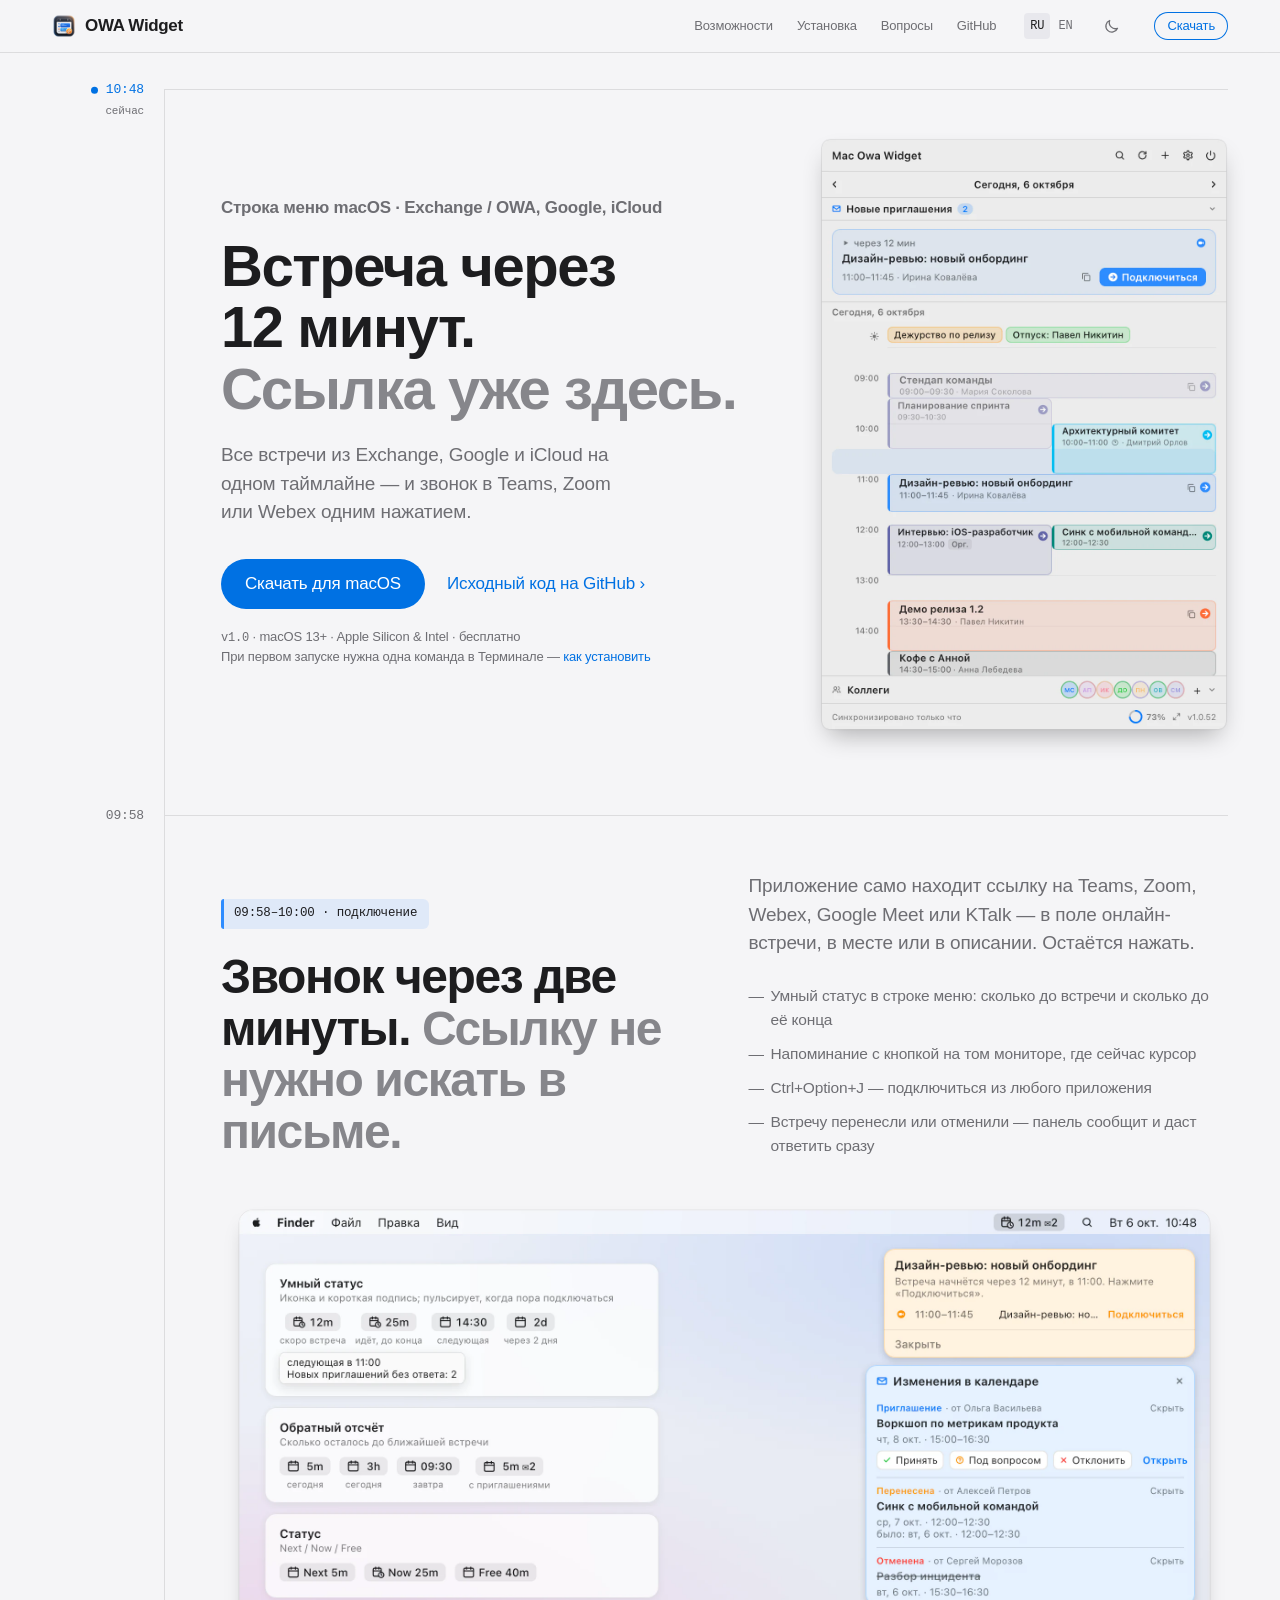
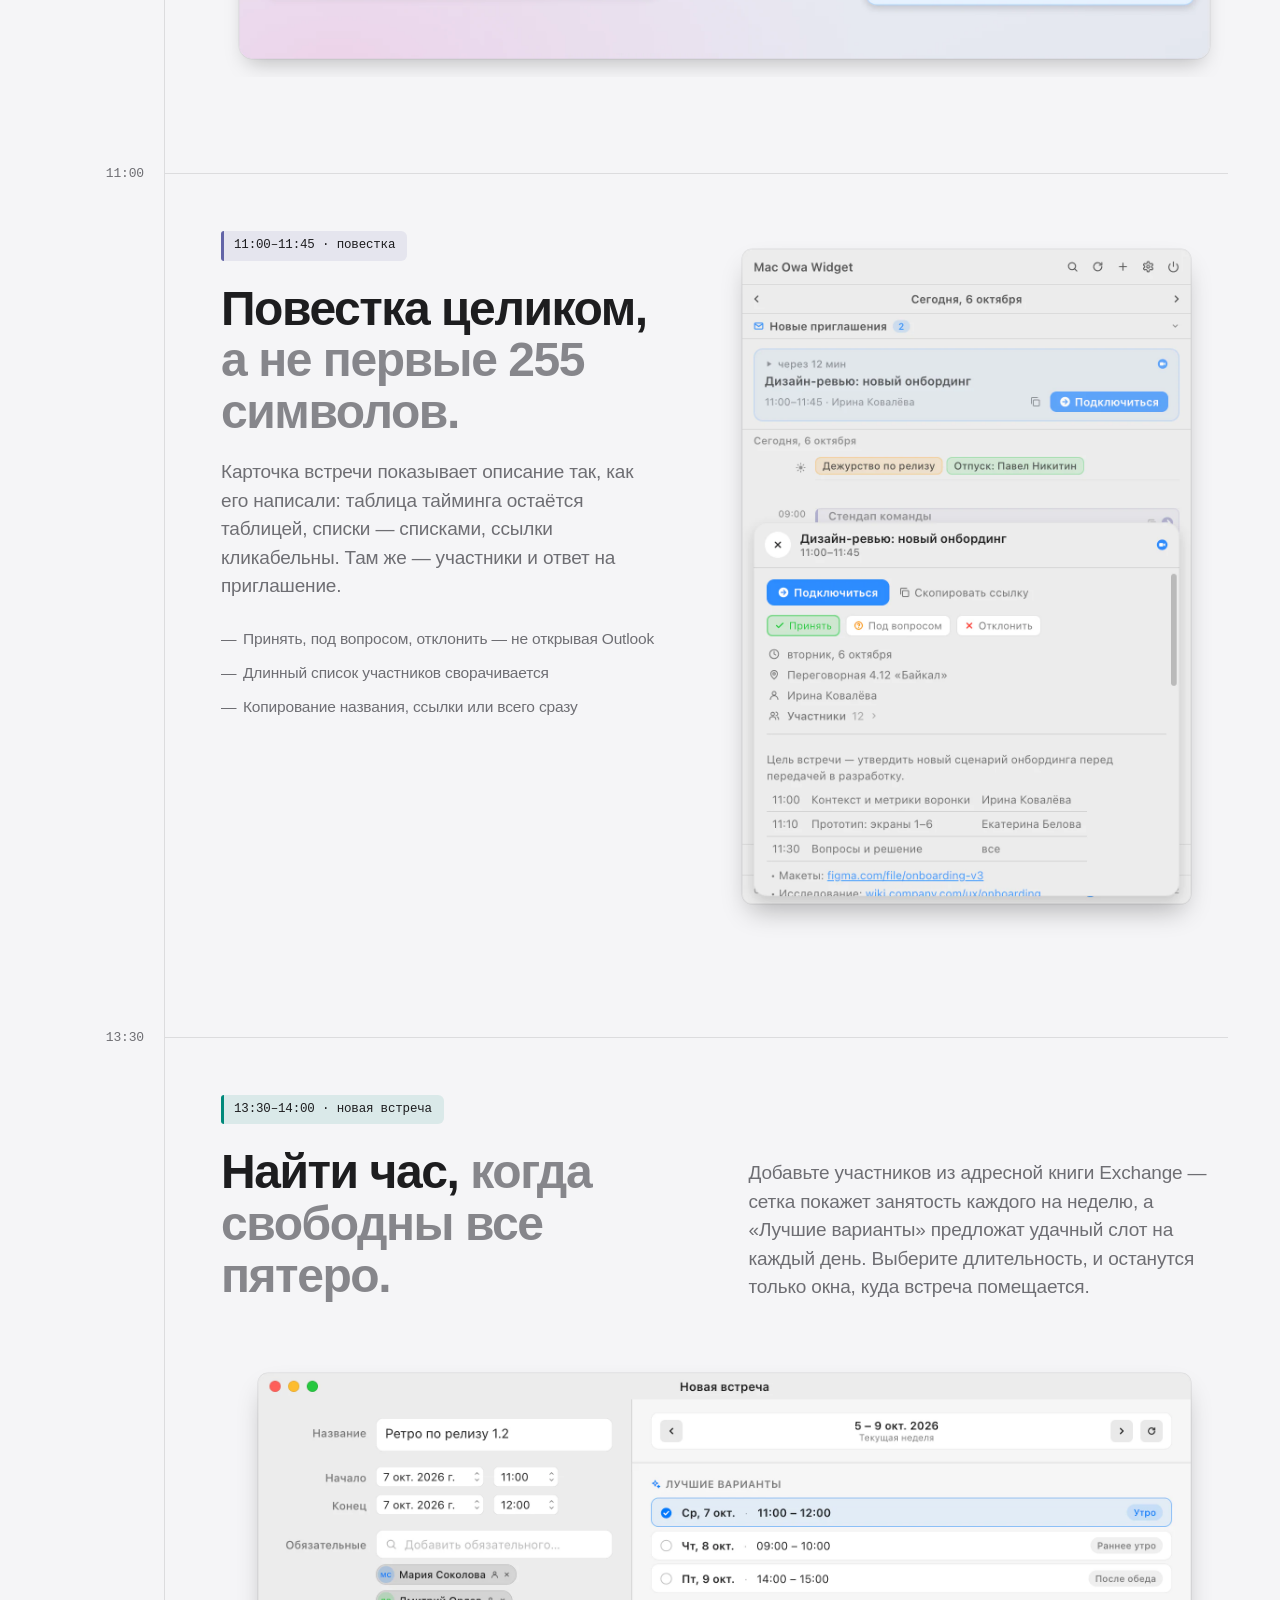
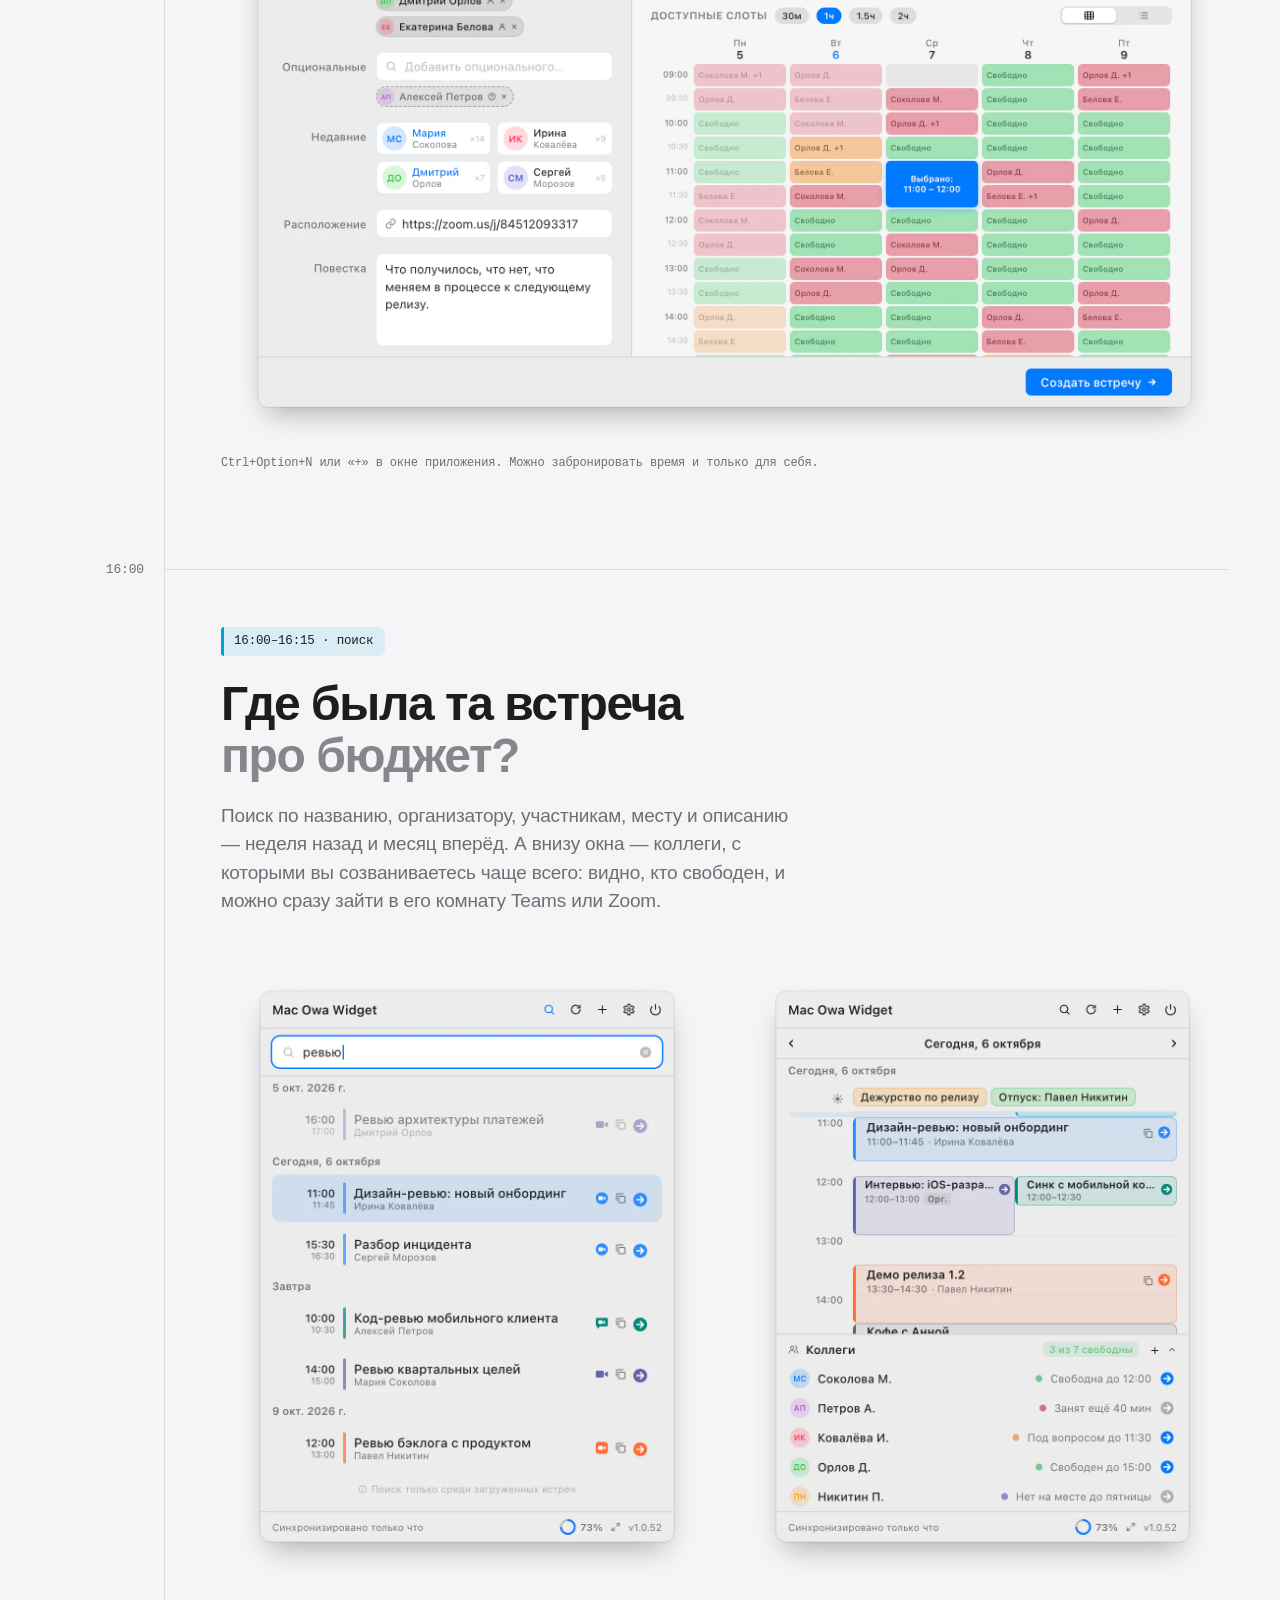
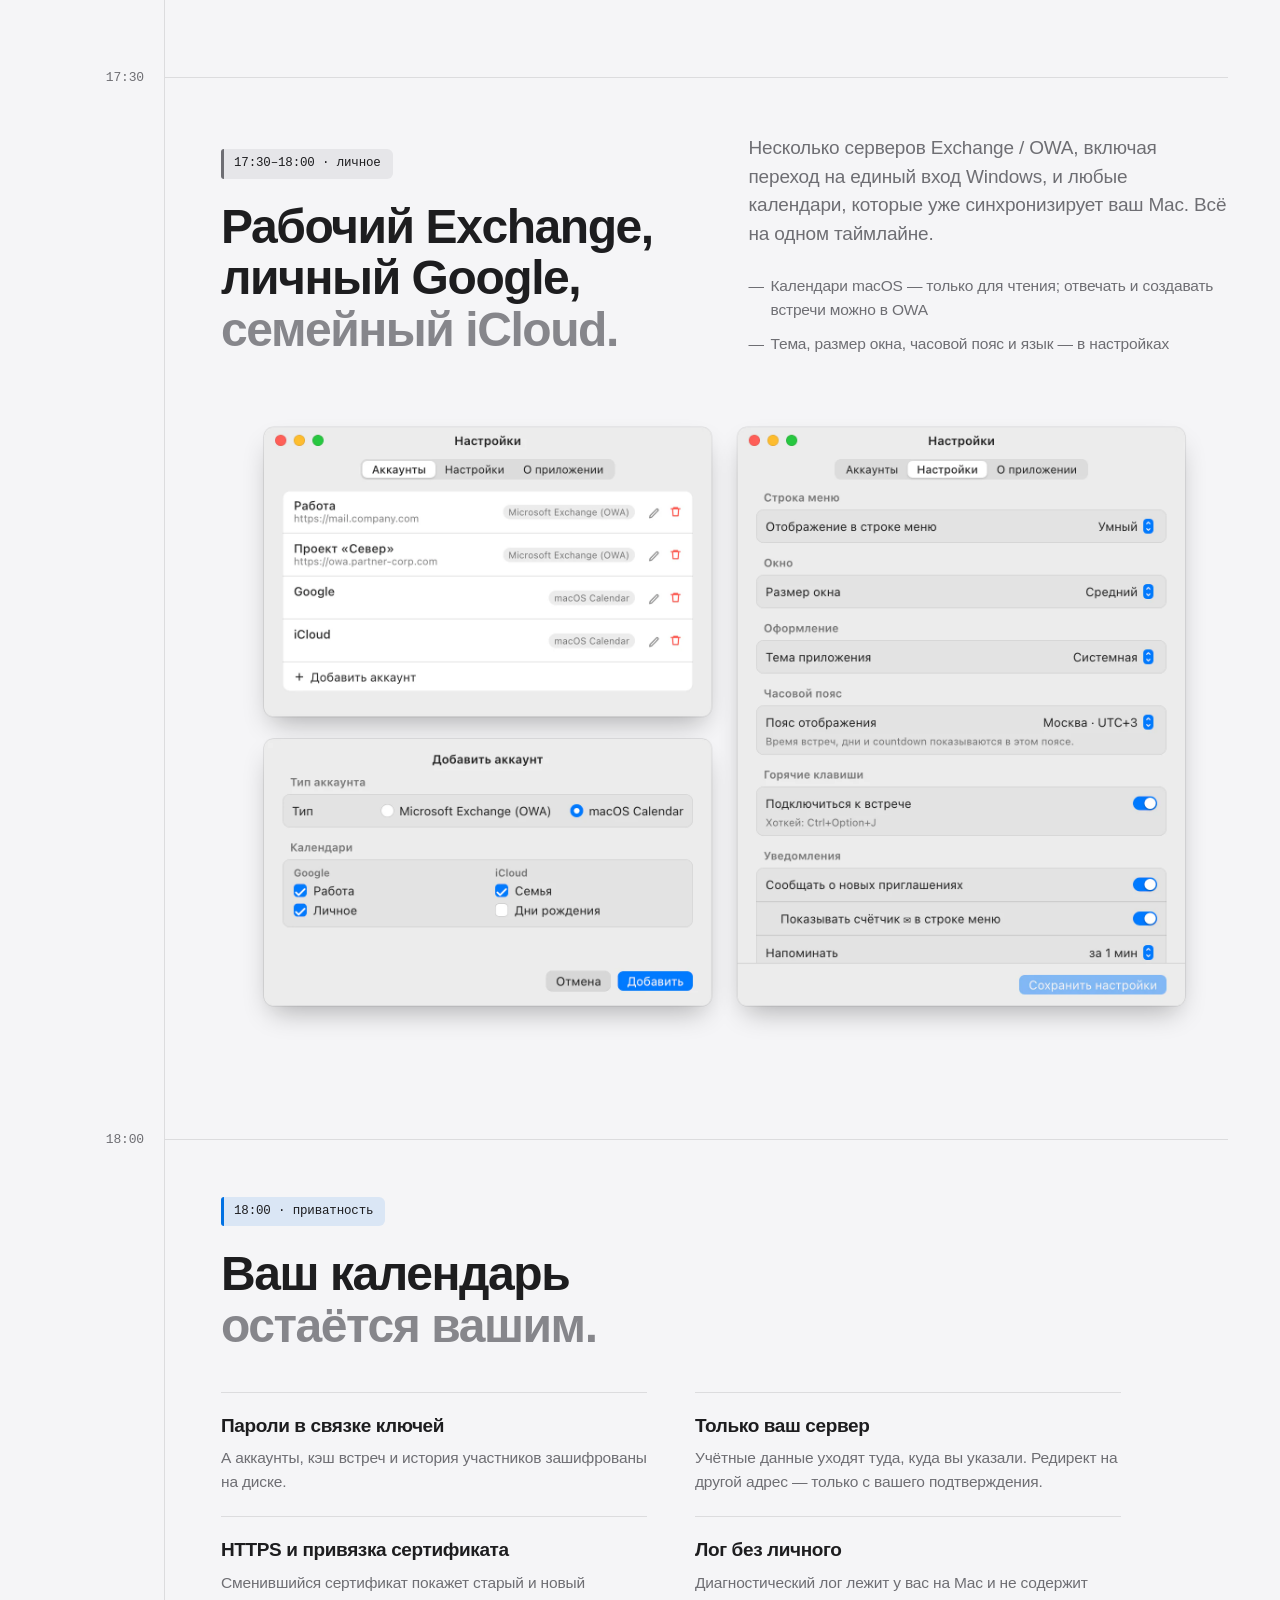
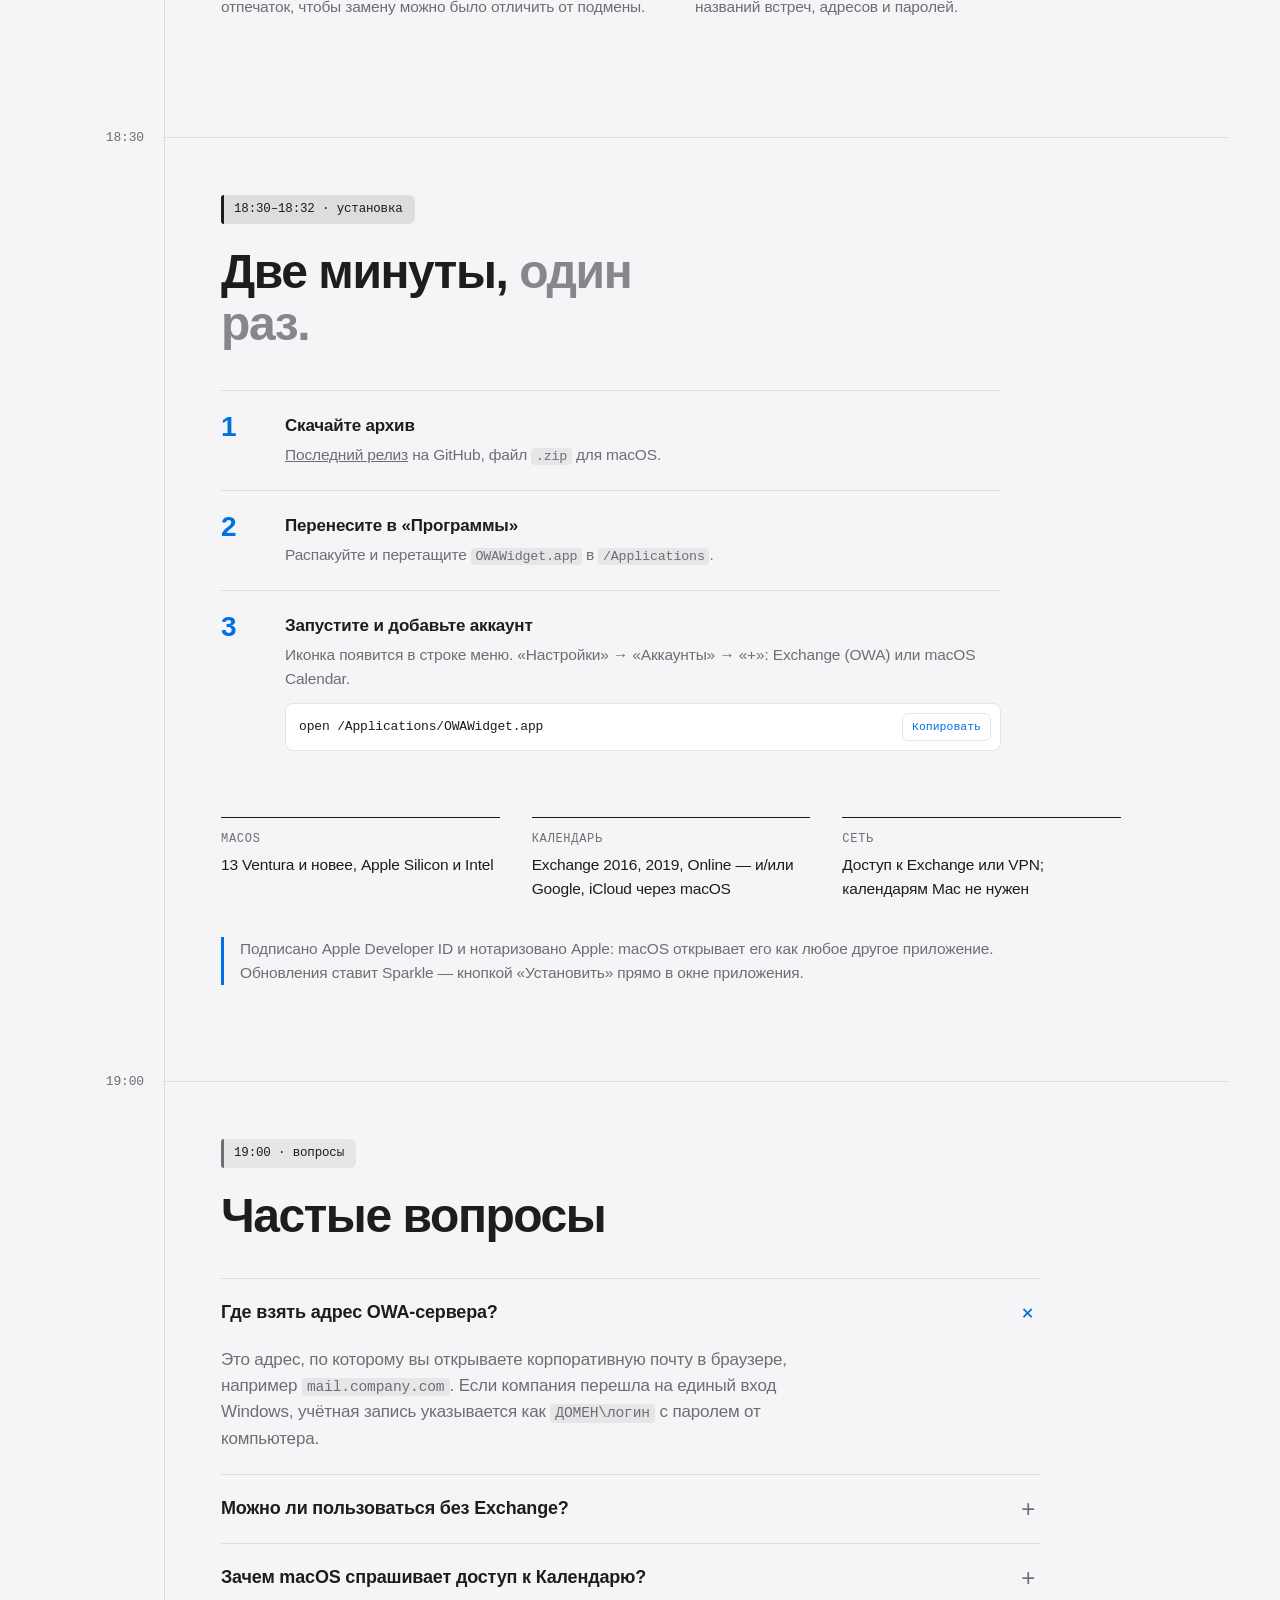
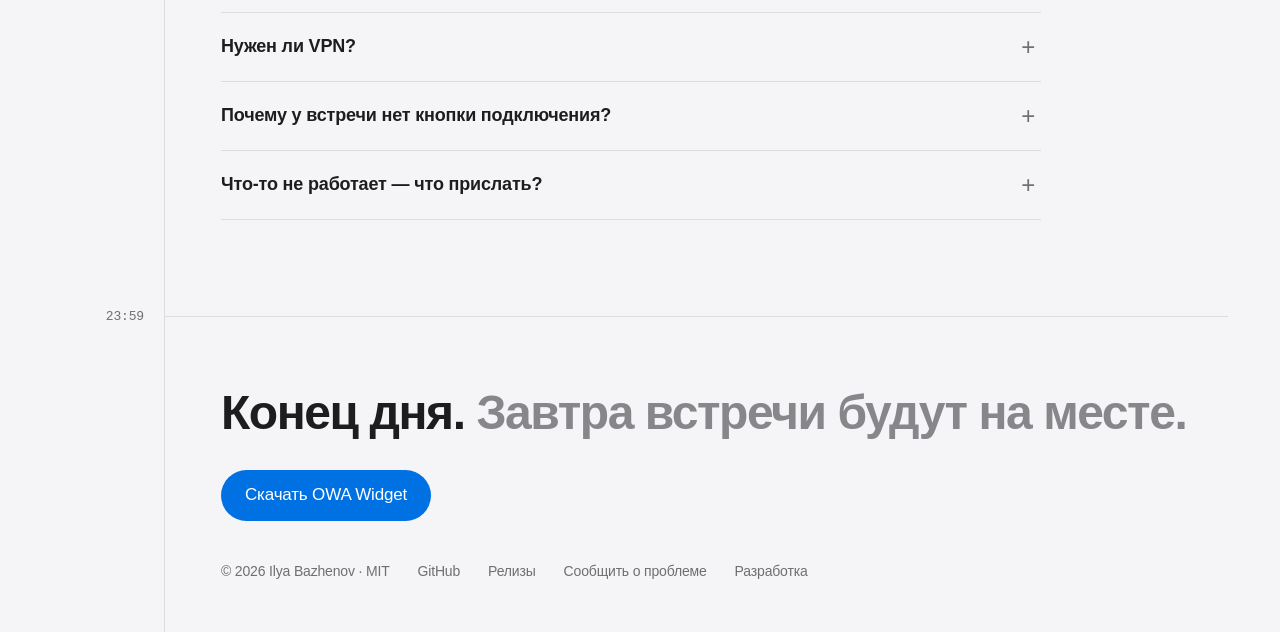
==== commit 233e49b0: "docs(signing): установка без xattr, нотаризация в релизном процессе Релизы подписаны Developer ID и " ====
--- a/docs/ru/index.html
+++ b/docs/ru/index.html
@@ -301,9 +301,6 @@
           <p><a href="https://github.com/ilyabazhenov/mac-owa-widget/releases/latest">Последний релиз</a> на GitHub, файл <code>.zip</code> для macOS.</p></div></li>
         <li><div><b>Перенесите в «Программы»</b>
           <p>Распакуйте и перетащите <code>OWAWidget.app</code> в <code>/Applications</code>.</p></div></li>
-        <li><div><b>Снимите карантин</b>
-          <p>У приложения нет подписи Apple Developer ID, поэтому при первом запуске macOS может его заблокировать.</p>
-          <div class="cmd"><code>xattr -dr com.apple.quarantine /Applications/OWAWidget.app</code><button type="button" data-copy>Копировать</button></div></div></li>
         <li><div><b>Запустите и добавьте аккаунт</b>
           <p>Иконка появится в строке меню. «Настройки» → «Аккаунты» → «+»: Exchange (OWA) или macOS Calendar.</p>
           <div class="cmd"><code>open /Applications/OWAWidget.app</code><button type="button" data-copy>Копировать</button></div></div></li>
@@ -313,7 +310,7 @@
         <div><dt>Календарь</dt><dd>Exchange 2016, 2019, Online — и/или Google, iCloud через macOS</dd></div>
         <div><dt>Сеть</dt><dd>Доступ к Exchange или VPN; календарям Mac не нужен</dd></div>
       </dl>
-      <p class="aside">Карантин снимается только при первой установке. Дальше обновления ставит Sparkle — кнопкой «Установить» прямо в окне приложения.</p></div>
+      <p class="aside">Подписано Apple Developer ID и нотаризовано Apple: macOS открывает его как любое другое приложение. Обновления ставит Sparkle — кнопкой «Установить» прямо в окне приложения.</p></div>
   </section>
 
   <!-- 19:00 FAQ -->
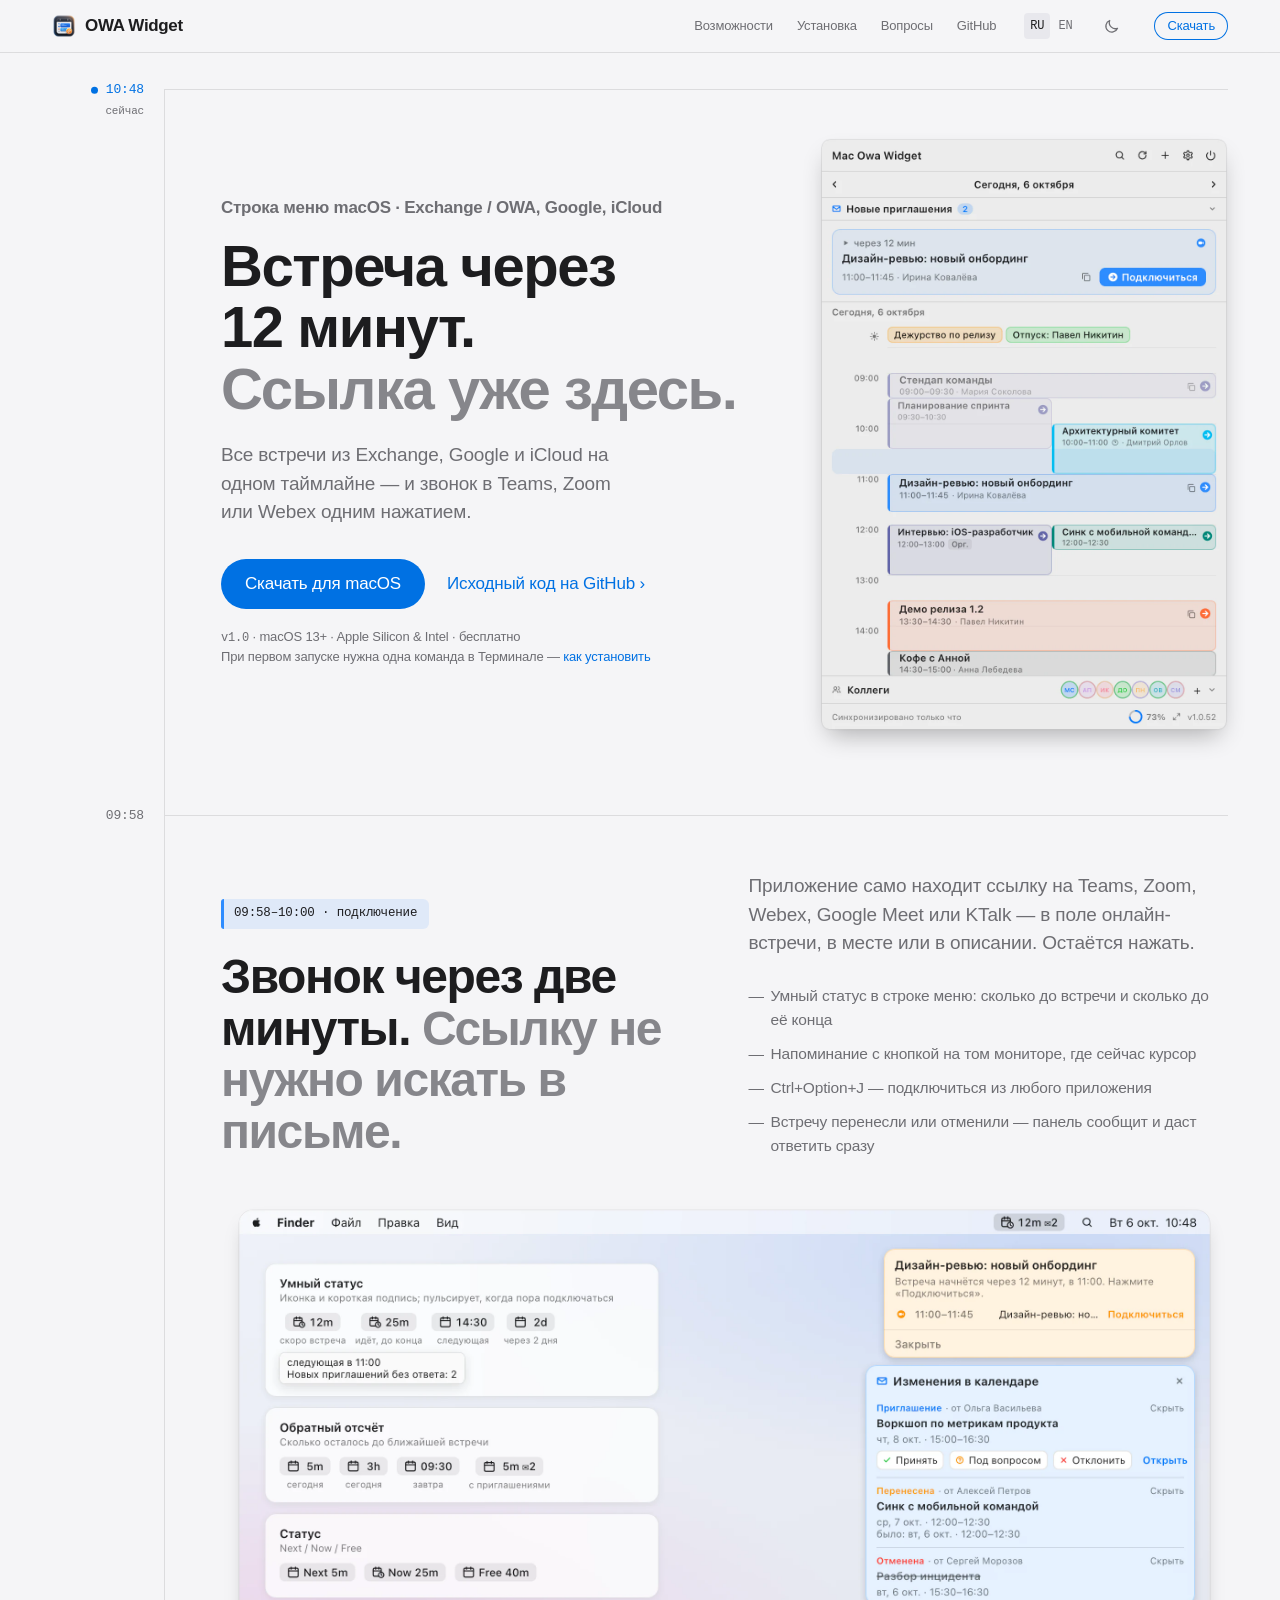
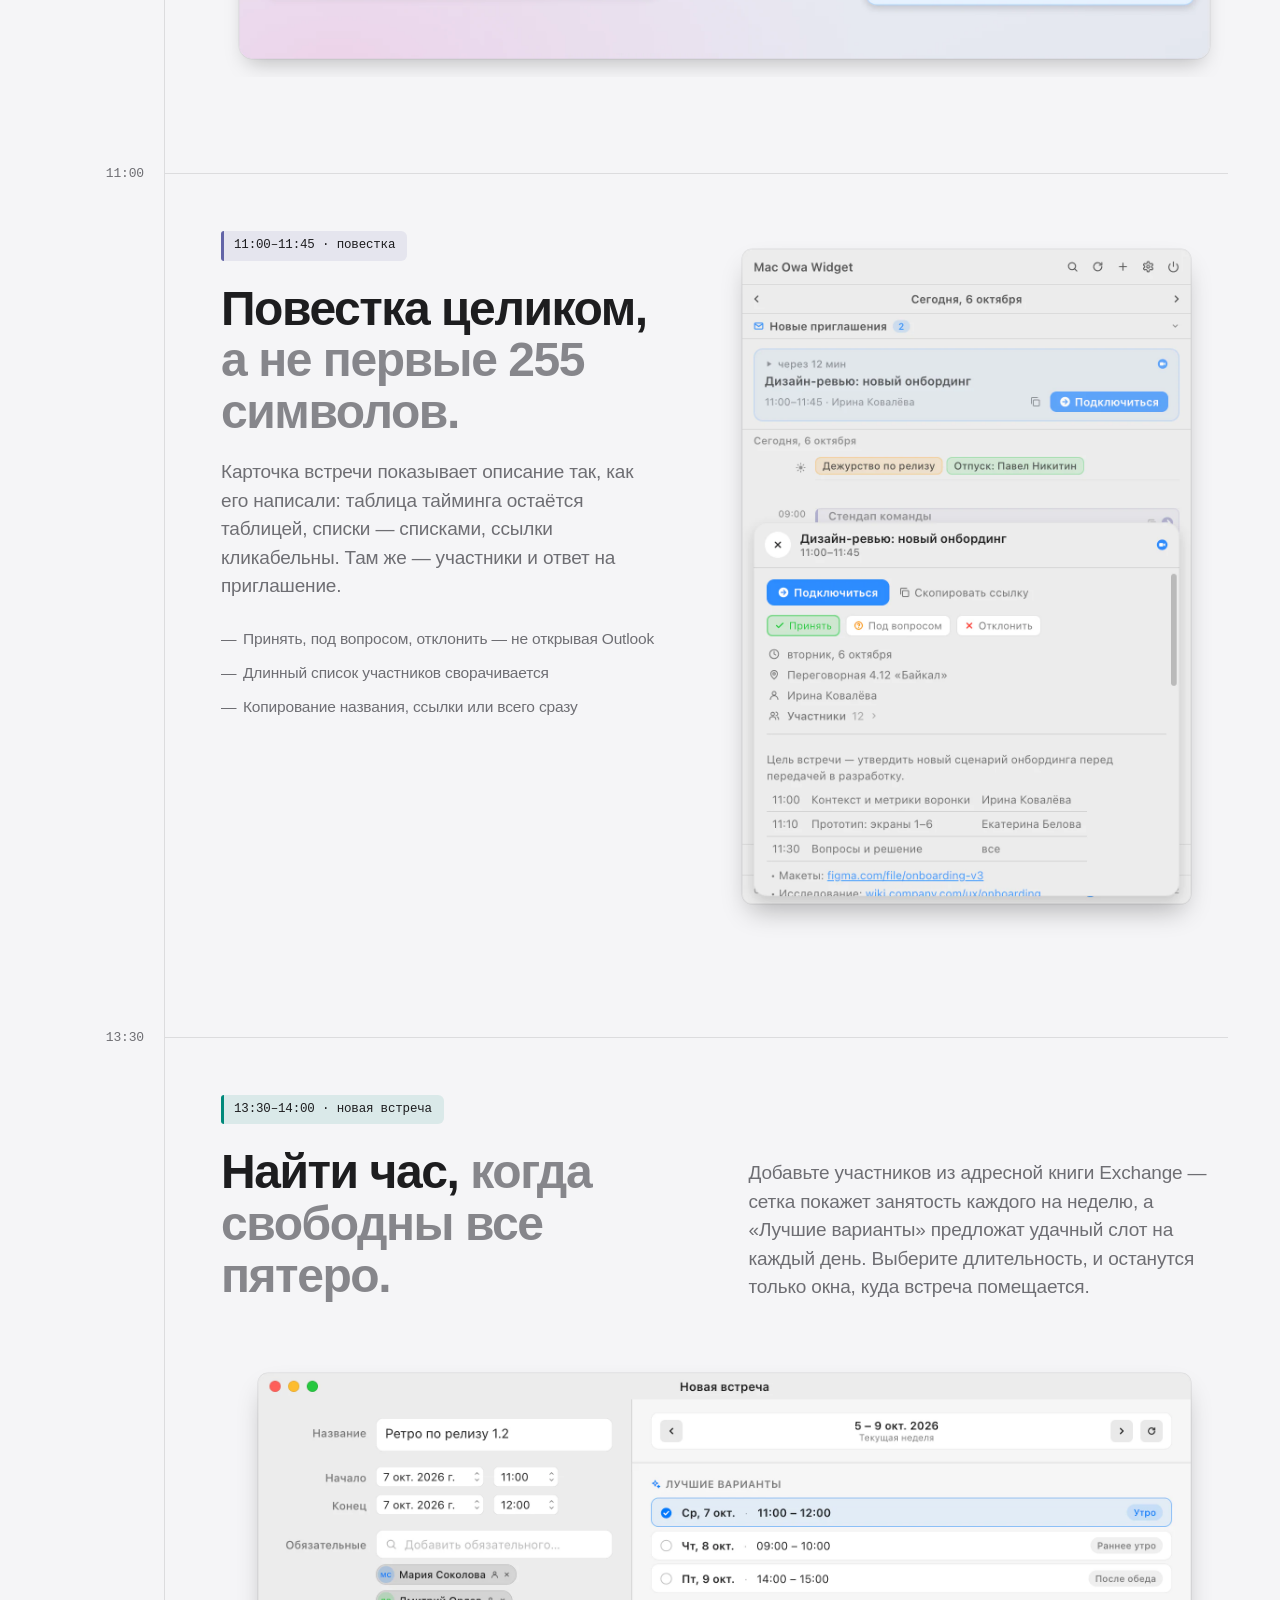
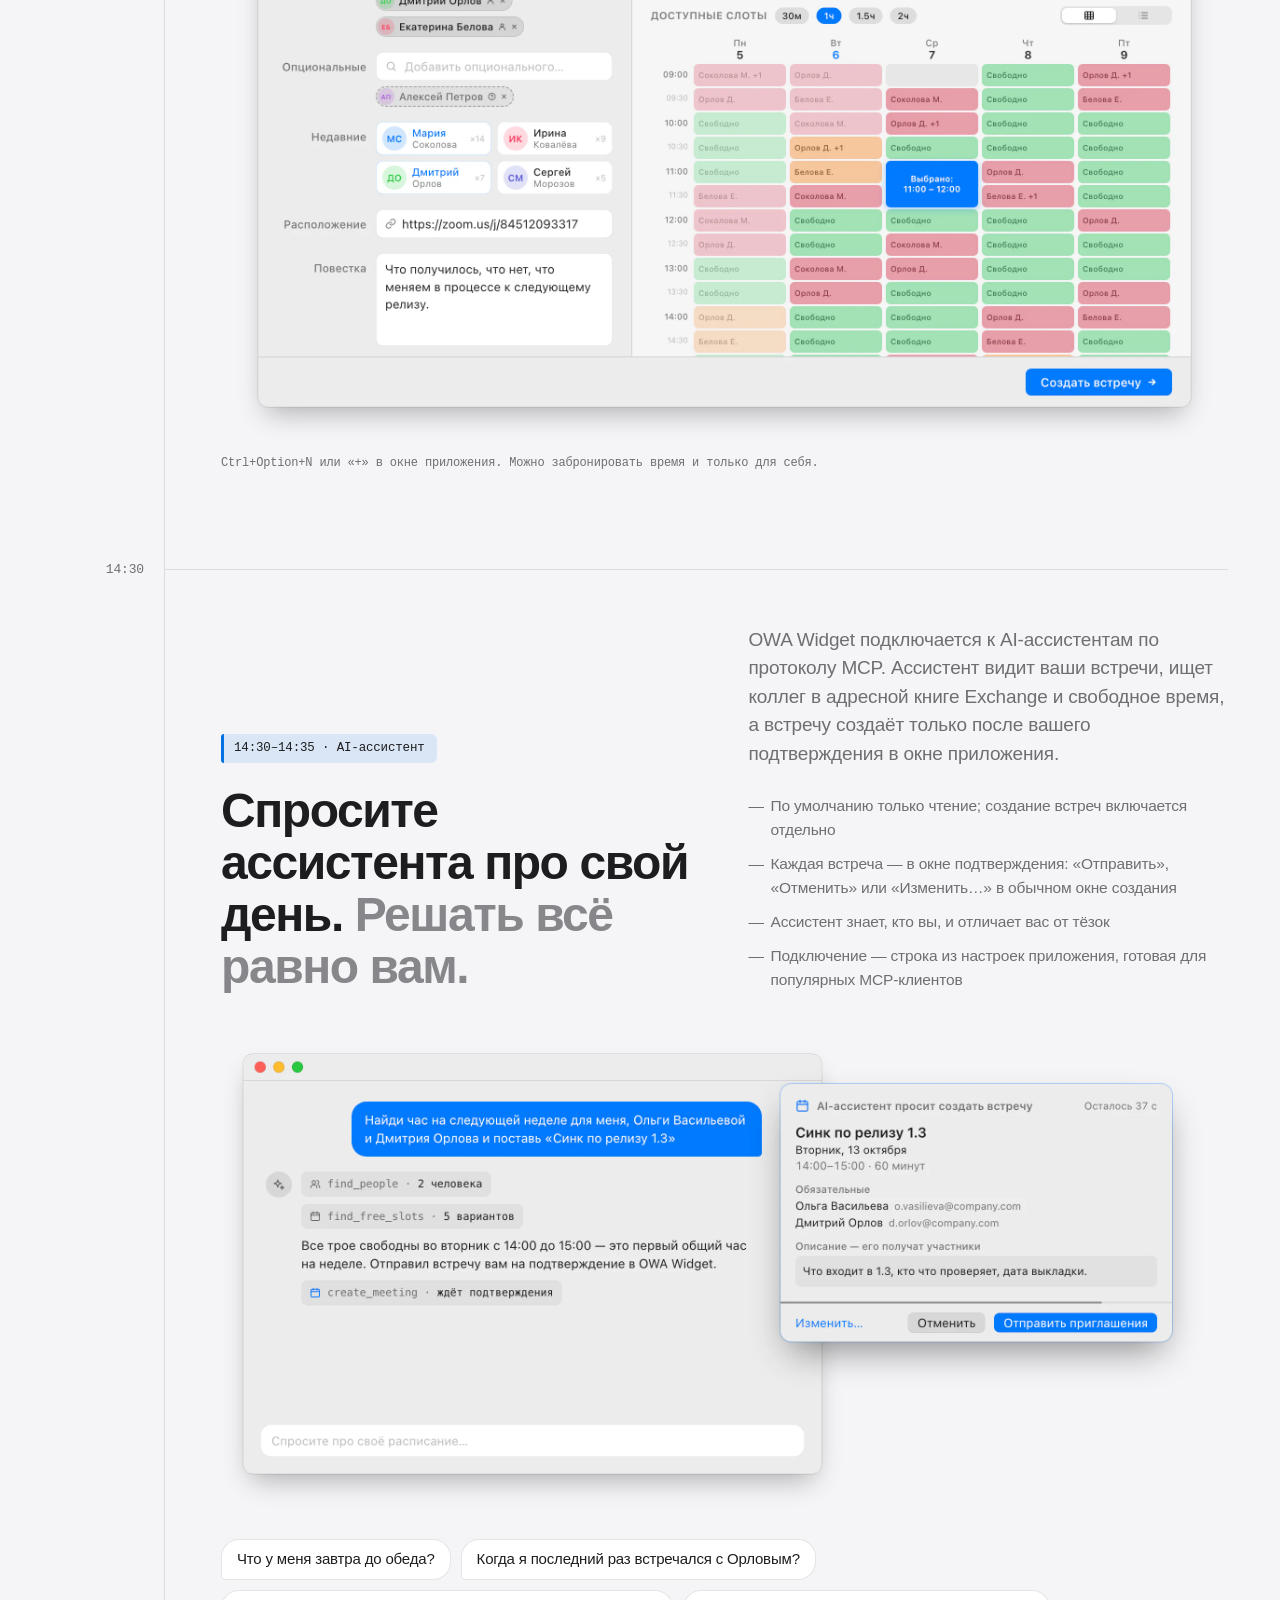
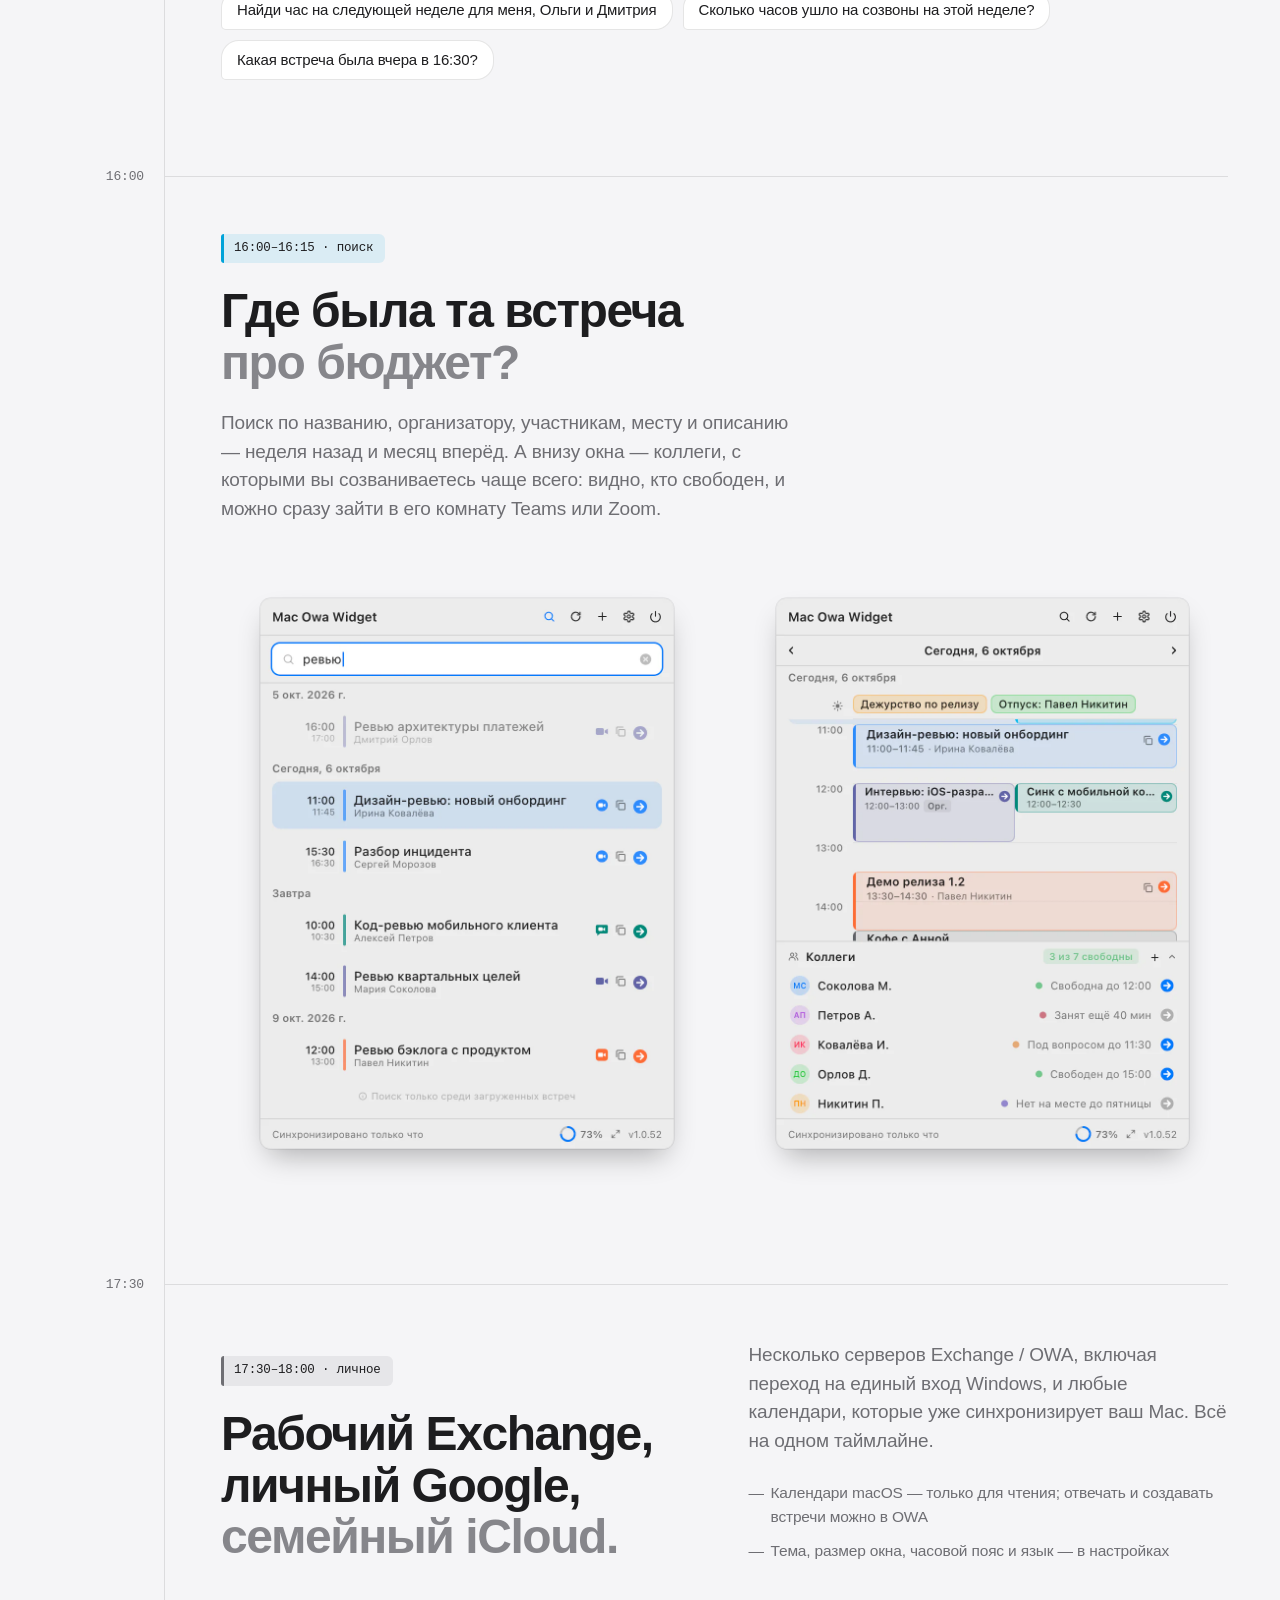
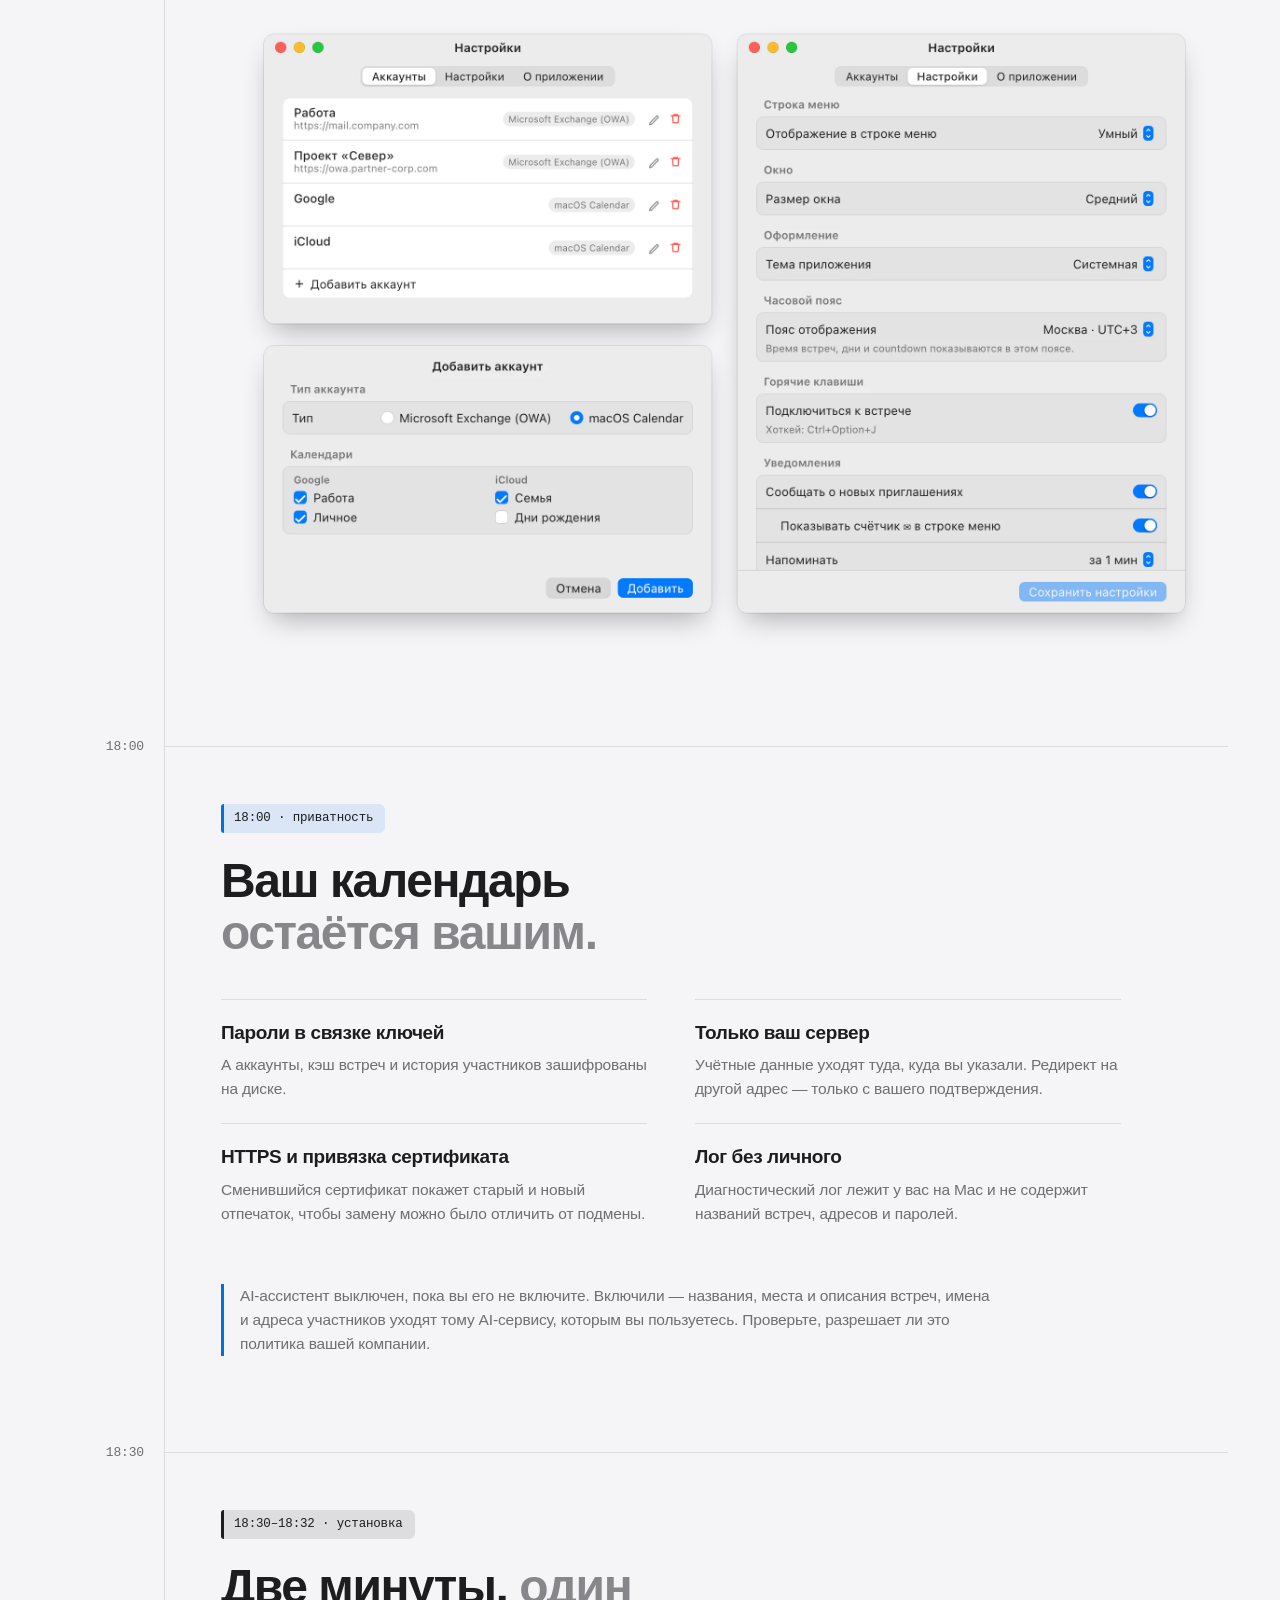
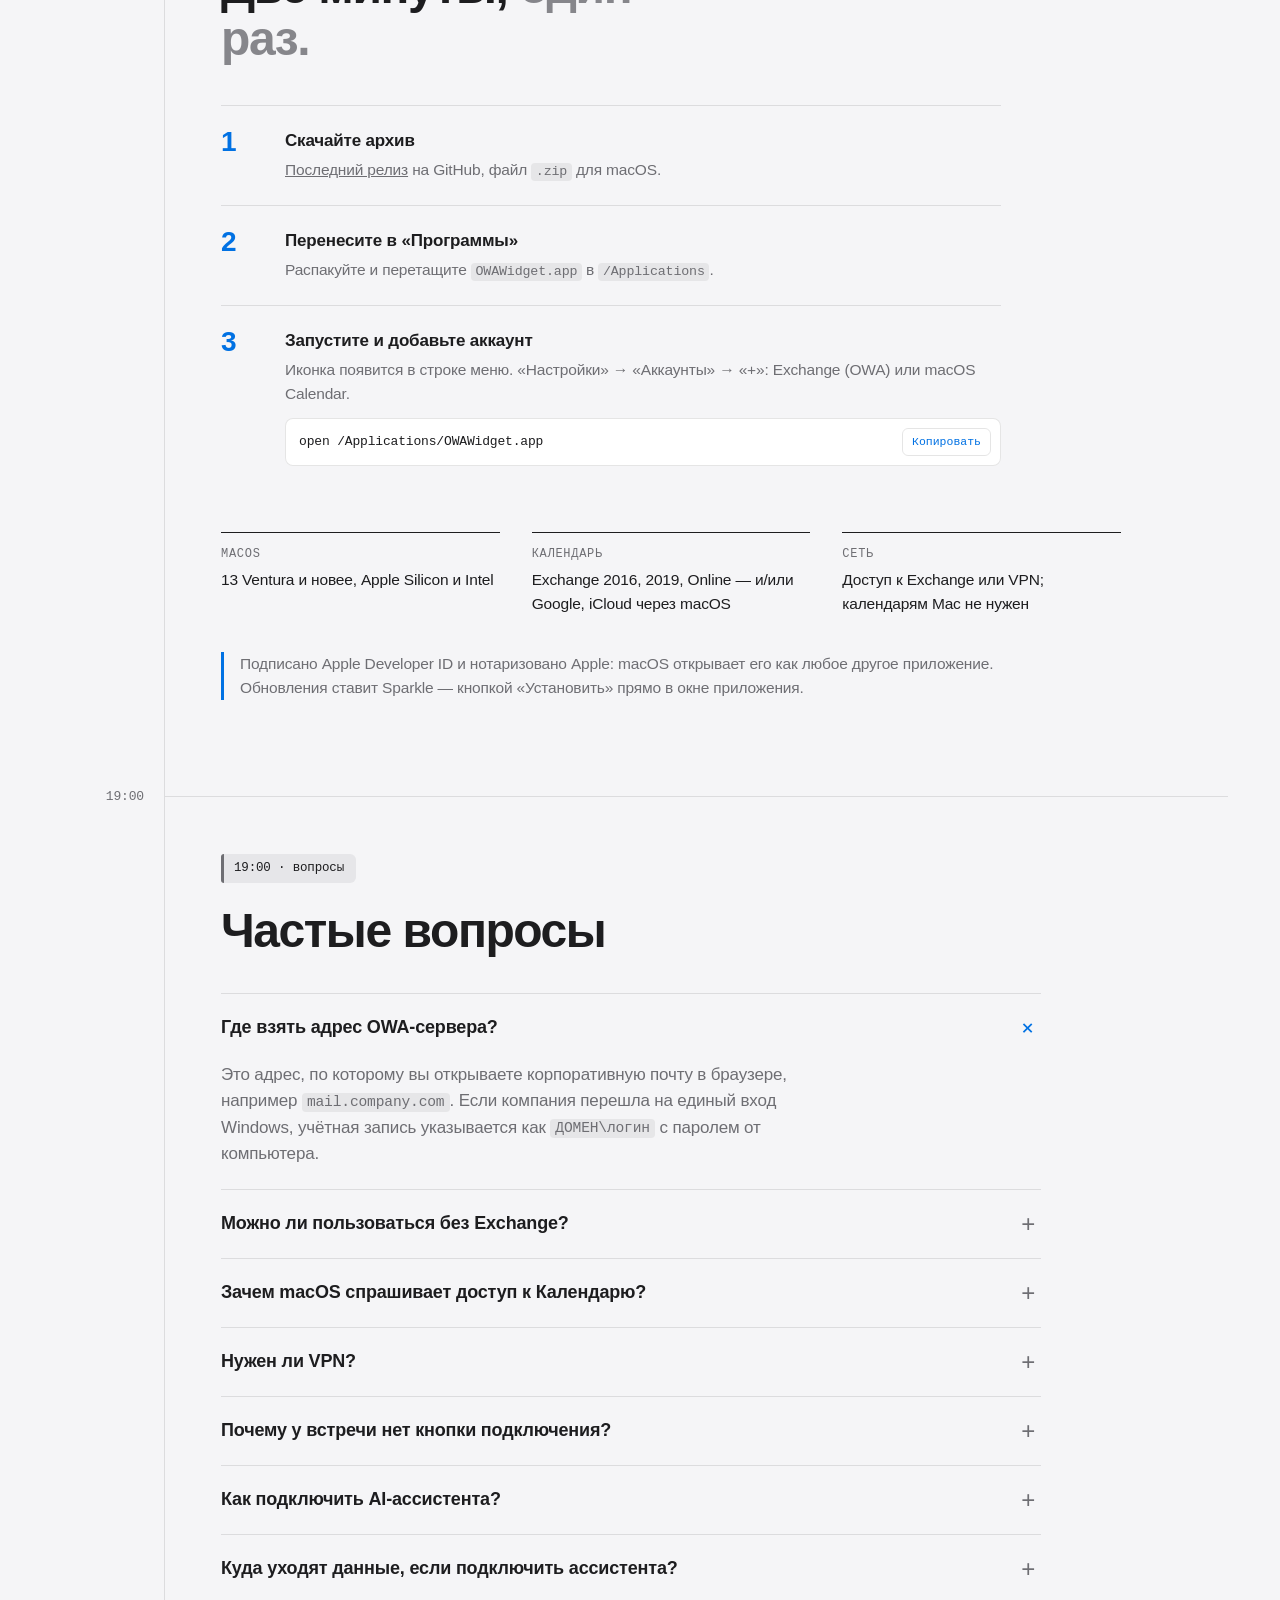
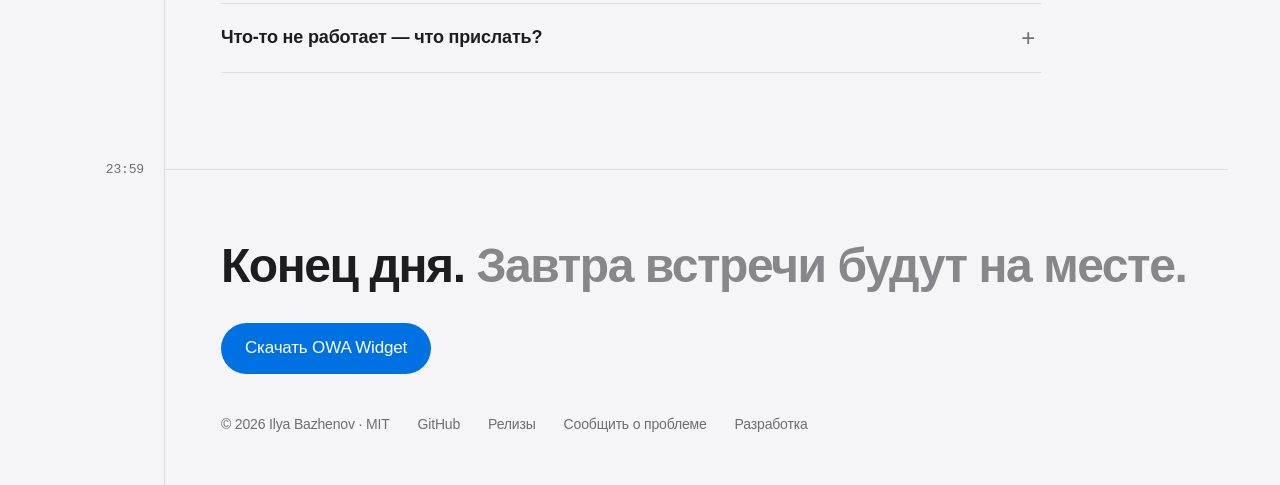
==== commit 906a803c: "docs(site): секция про AI-ассистентов (MCP) на лендинге и в README Новый слот 14:30 «Спросите ассист" ====
--- a/docs/ru/index.html
+++ b/docs/ru/index.html
@@ -4,7 +4,7 @@
 <meta charset="UTF-8">
 <meta name="viewport" content="width=device-width, initial-scale=1.0">
 <title>OWA Widget — календарь Exchange / Outlook в строке меню macOS</title>
-<meta name="description" content="Приложение для строки меню macOS: встречи из Microsoft Exchange / OWA, Google и iCloud и подключение к Teams, Zoom, Webex, Google Meet в один клик.">
+<meta name="description" content="Приложение для строки меню macOS: встречи из Microsoft Exchange / OWA, Google и iCloud, подключение к Teams, Zoom, Webex, Google Meet в один клик и MCP-сервер для AI-ассистентов.">
 <link rel="canonical" href="https://ilyabazhenov.github.io/mac-owa-widget/ru/">
 <link rel="alternate" hreflang="en" href="https://ilyabazhenov.github.io/mac-owa-widget/">
 <link rel="alternate" hreflang="ru" href="https://ilyabazhenov.github.io/mac-owa-widget/ru/">
@@ -230,6 +230,38 @@
     </div>
   </section>
 
+  <!-- 14:30 AI assistant -->
+  <section class="slot" id="assistant" data-t="14:30">
+    <div class="time"><span class="t">14:30</span></div>
+    <div class="body">
+      <div class="wide-head">
+        <div>
+          <span class="evt">14:30–14:35 · AI-ассистент</span>
+          <h2>Спросите ассистента про свой день. <em>Решать всё равно вам.</em></h2>
+        </div>
+        <div>
+          <p class="lead">OWA Widget подключается к AI-ассистентам по протоколу MCP. Ассистент видит ваши встречи, ищет коллег в адресной книге Exchange и свободное время, а встречу создаёт только после вашего подтверждения в окне приложения.</p>
+          <ul class="facts">
+            <li>По умолчанию только чтение; создание встреч включается отдельно</li>
+            <li>Каждая встреча — в окне подтверждения: «Отправить», «Отменить» или «Изменить…» в обычном окне создания</li>
+            <li>Ассистент знает, кто вы, и отличает вас от тёзок</li>
+            <li>Подключение — строка из настроек приложения, готовая для популярных MCP-клиентов</li>
+          </ul>
+        </div>
+      </div>
+      <figure>
+        <img class="only-light" src="../images/assistant-light-ru.webp" width="2160" height="1040" alt="Ассистент находит общий свободный час и отправляет встречу на подтверждение в окно OWA Widget" loading="lazy"><img class="only-dark" src="../images/assistant-ru.webp" width="2160" height="1040" alt="Ассистент находит общий свободный час и отправляет встречу на подтверждение в окно OWA Widget" loading="lazy">
+      </figure>
+      <ul class="asks" aria-label="Примеры вопросов">
+        <li>Что у меня завтра до обеда?</li>
+        <li>Когда я последний раз встречался с Орловым?</li>
+        <li>Найди час на следующей неделе для меня, Ольги и Дмитрия</li>
+        <li>Сколько часов ушло на созвоны на этой неделе?</li>
+        <li>Какая встреча была вчера в 16:30?</li>
+      </ul>
+    </div>
+  </section>
+
   <!-- 16:00 Search & colleagues -->
   <section class="slot" data-t="16:00">
     <div class="time"><span class="t">16:00</span></div>
@@ -287,6 +319,7 @@
         <div><b>Лог без личного</b>
           <p>Диагностический лог лежит у вас на Mac и не содержит названий встреч, адресов и паролей.</p></div>
       </div>
+      <p class="aside">AI-ассистент выключен, пока вы его не включите. Включили — названия, места и описания встреч, имена и адреса участников уходят тому AI-сервису, которым вы пользуетесь. Проверьте, разрешает ли это политика вашей компании.</p>
     </div>
   </section>
 
@@ -341,6 +374,14 @@
           <p>Кнопка появляется, когда в поле онлайн-встречи, месте или описании есть ссылка на звонок. Проверьте, что организатор её добавил.</p>
         </details>
         <details>
+          <summary>Как подключить AI-ассистента?</summary>
+          <p>В «Настройках» → «AI (MCP)» включите доступ и скопируйте готовую строку подключения для своего MCP-клиента. Ассистент видит встречи за последние 7 дней и на 30 дней вперёд. Создавать встречи он сможет, только если включить это отдельным переключателем, и каждую вы подтверждаете в окне приложения.</p>
+        </details>
+        <details>
+          <summary>Куда уходят данные, если подключить ассистента?</summary>
+          <p>Само приложение никуда их не отправляет: ассистент получает данные через локальное соединение на вашем Mac. Но то, что ассистент прочитал, — названия, описания и участники встреч — уходит AI-сервису, которым вы пользуетесь. Пока доступ выключен, ассистент не видит ничего.</p>
+        </details>
+        <details>
           <summary>Что-то не работает — что прислать?</summary>
           <p>Правый клик по иконке в строке меню → «Скопировать диагностику», и приложите текст к <a href="https://github.com/ilyabazhenov/mac-owa-widget/issues">issue на GitHub</a>. В логе нет названий встреч, адресов и паролей.</p>
         </details>
--- a/docs/site.css
+++ b/docs/site.css
@@ -155,6 +155,8 @@
 .req div{border-top:1px solid var(--ink);padding-top:12px}
 .req dt{font-family:var(--mono);font-size:12px;color:var(--ink-3);text-transform:uppercase;letter-spacing:.06em}
 .req dd{font-size:15.5px;margin-top:4px}
+.asks{list-style:none;display:flex;flex-wrap:wrap;gap:10px;margin-top:28px;max-width:980px}
+.asks li{font-size:15px;line-height:1.35;padding:9px 15px;border-radius:18px 18px 18px 5px;background:var(--card);border:1px solid var(--hair);color:var(--ink)}
 .aside{margin-top:36px;max-width:780px;font-size:15.5px;color:var(--ink-2);padding-left:16px;border-left:3px solid var(--accent)}
 
 /* ---------- FAQ ---------- */
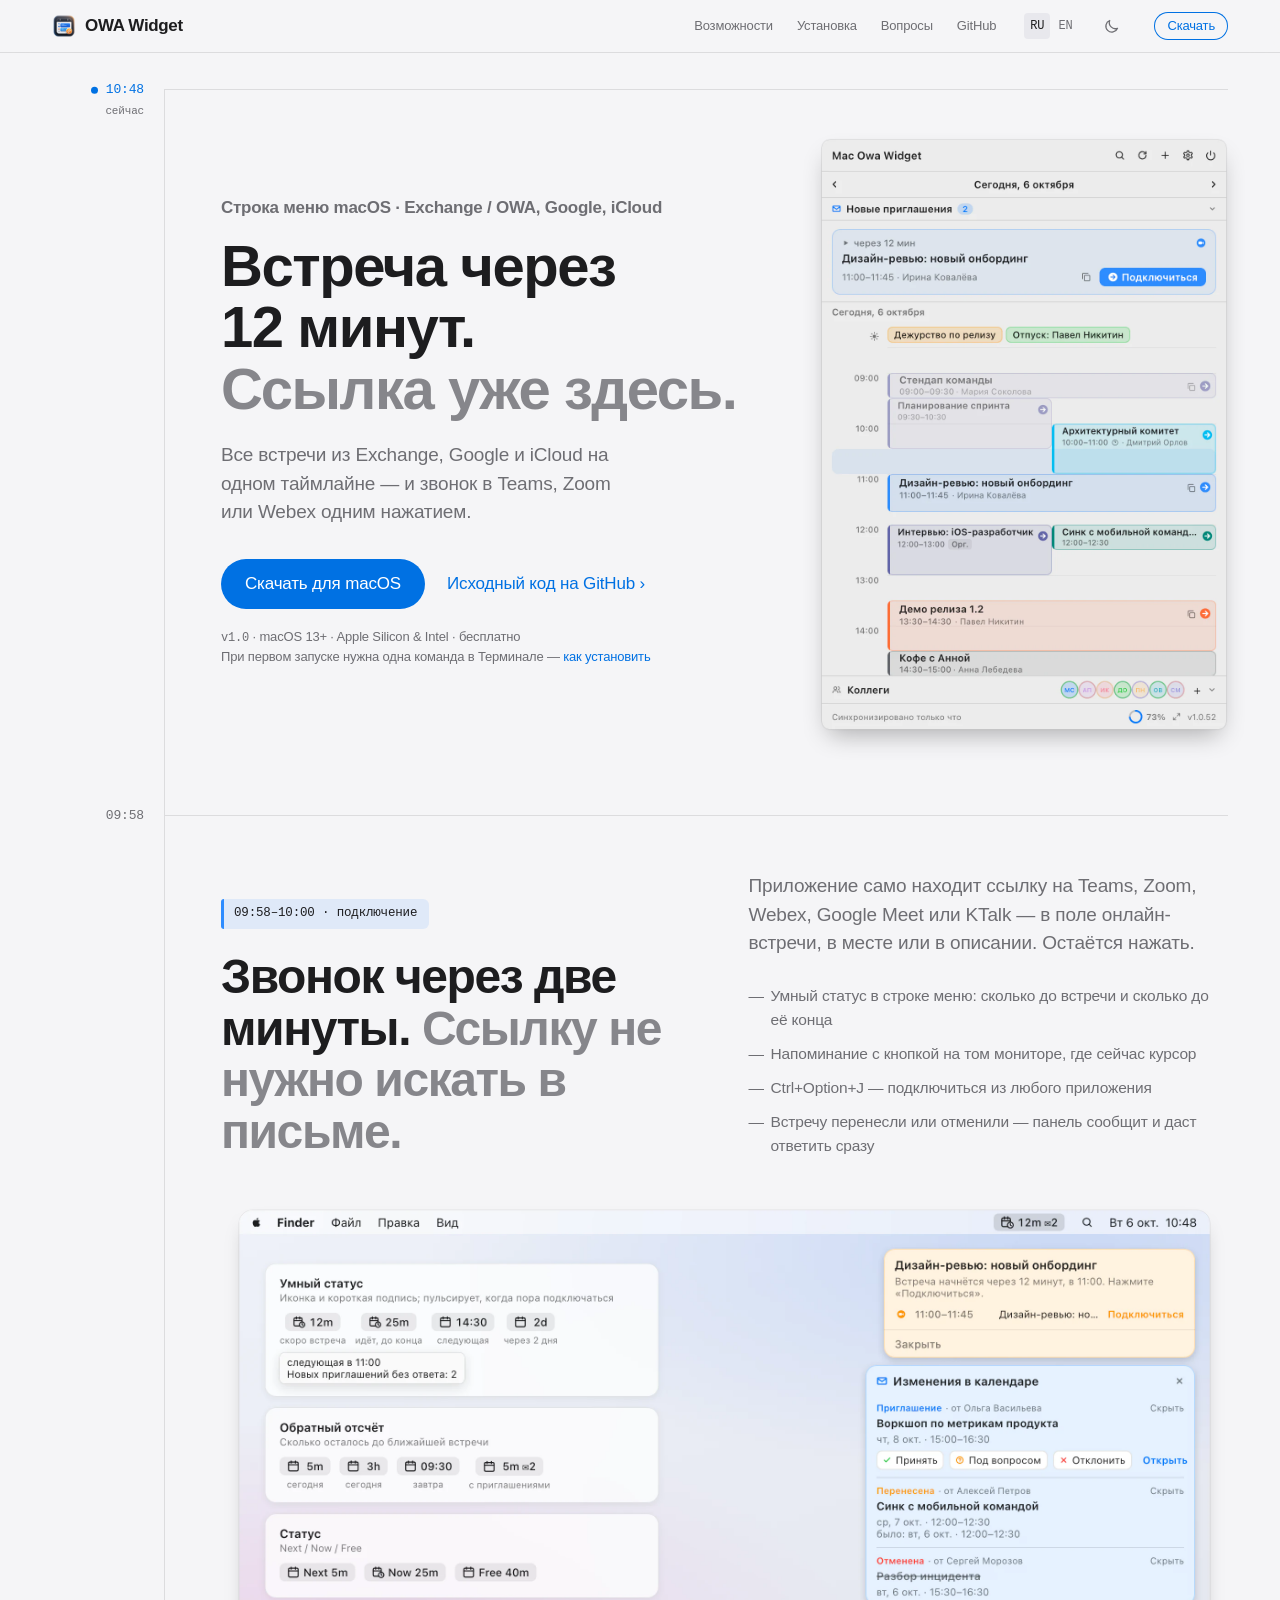
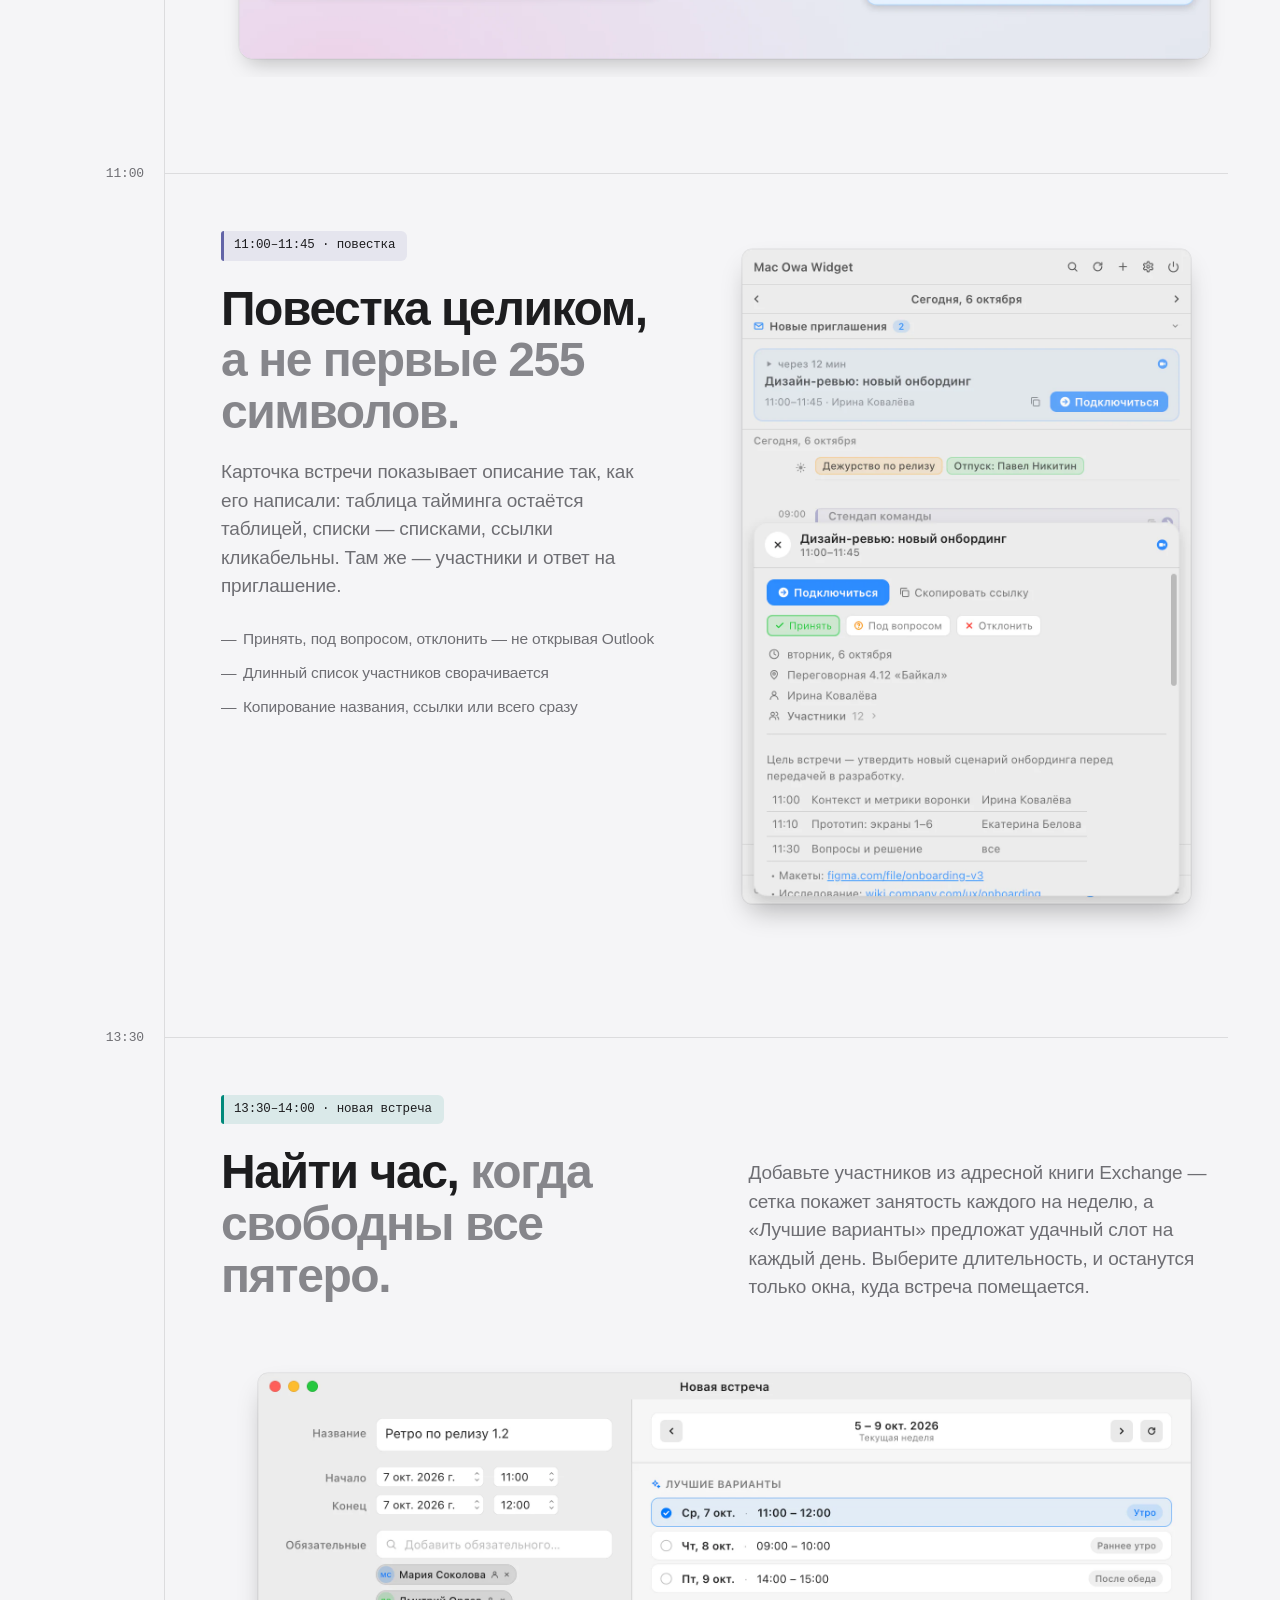
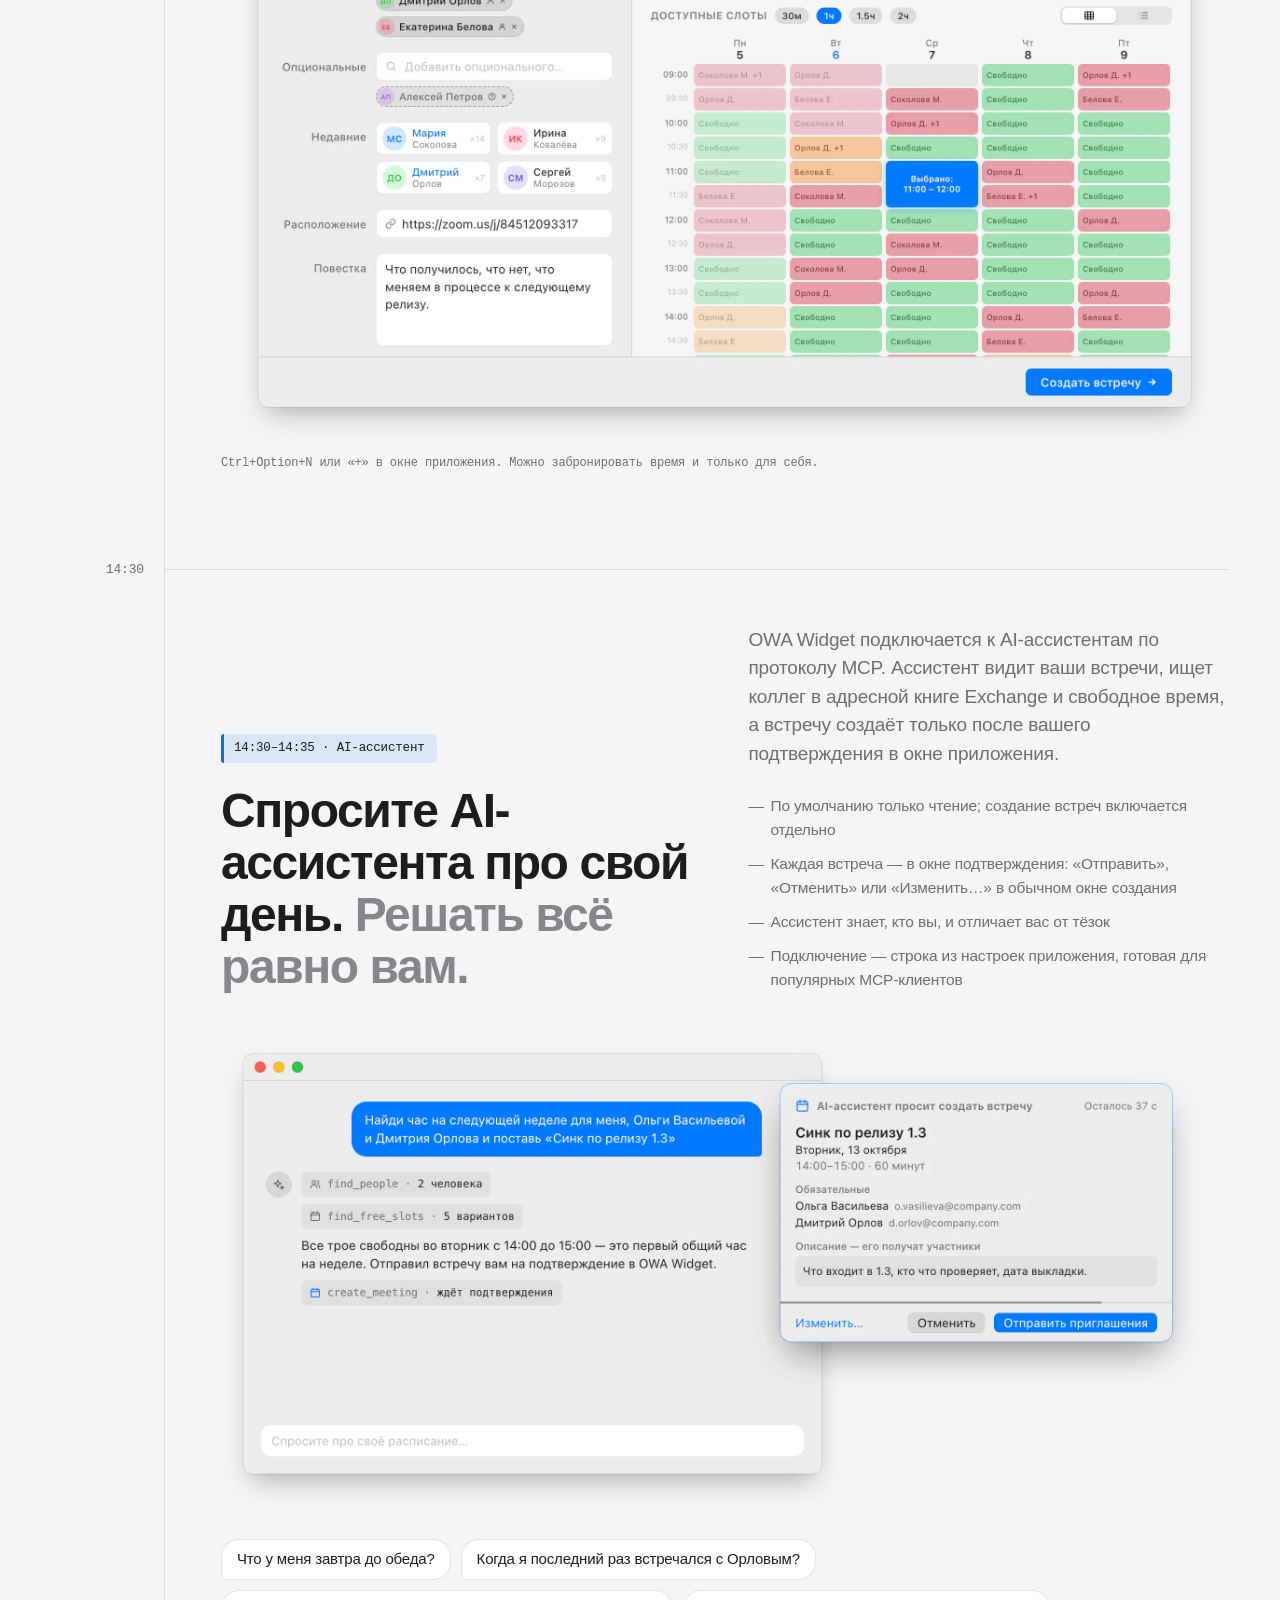
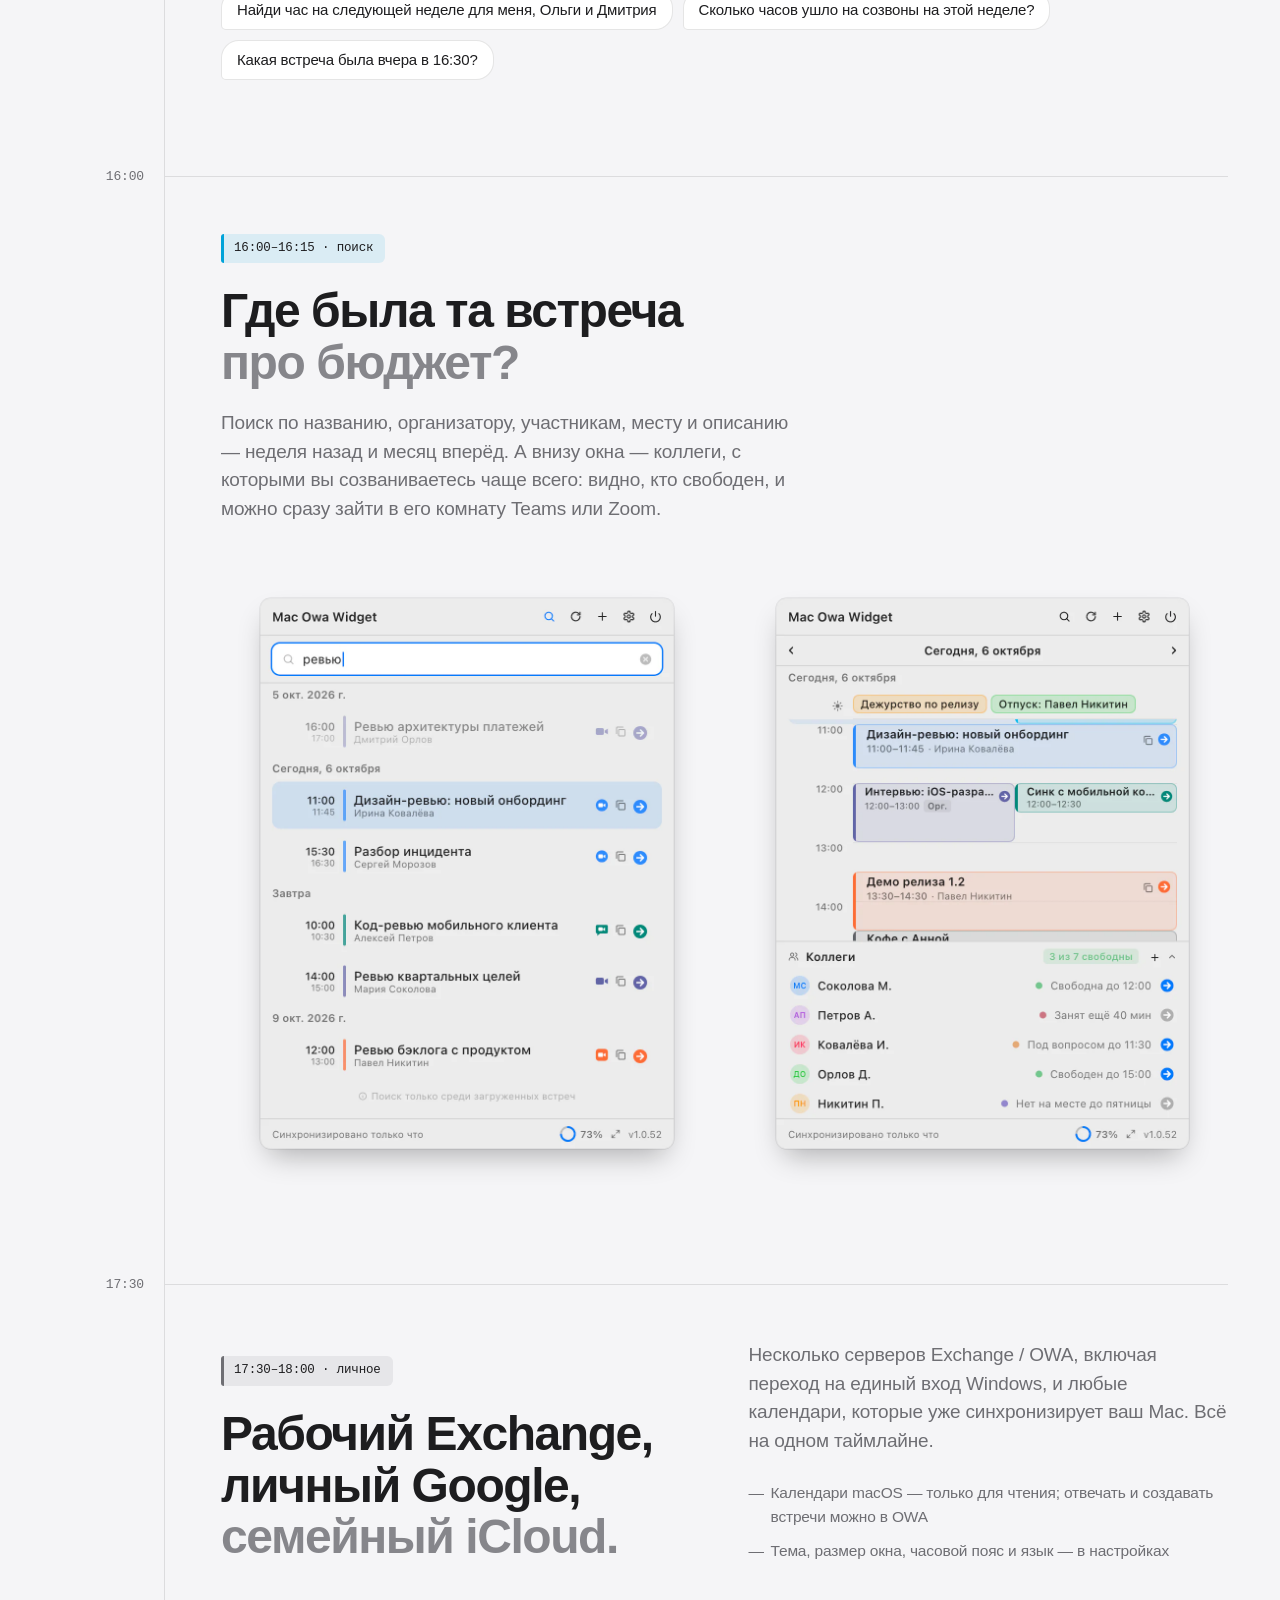
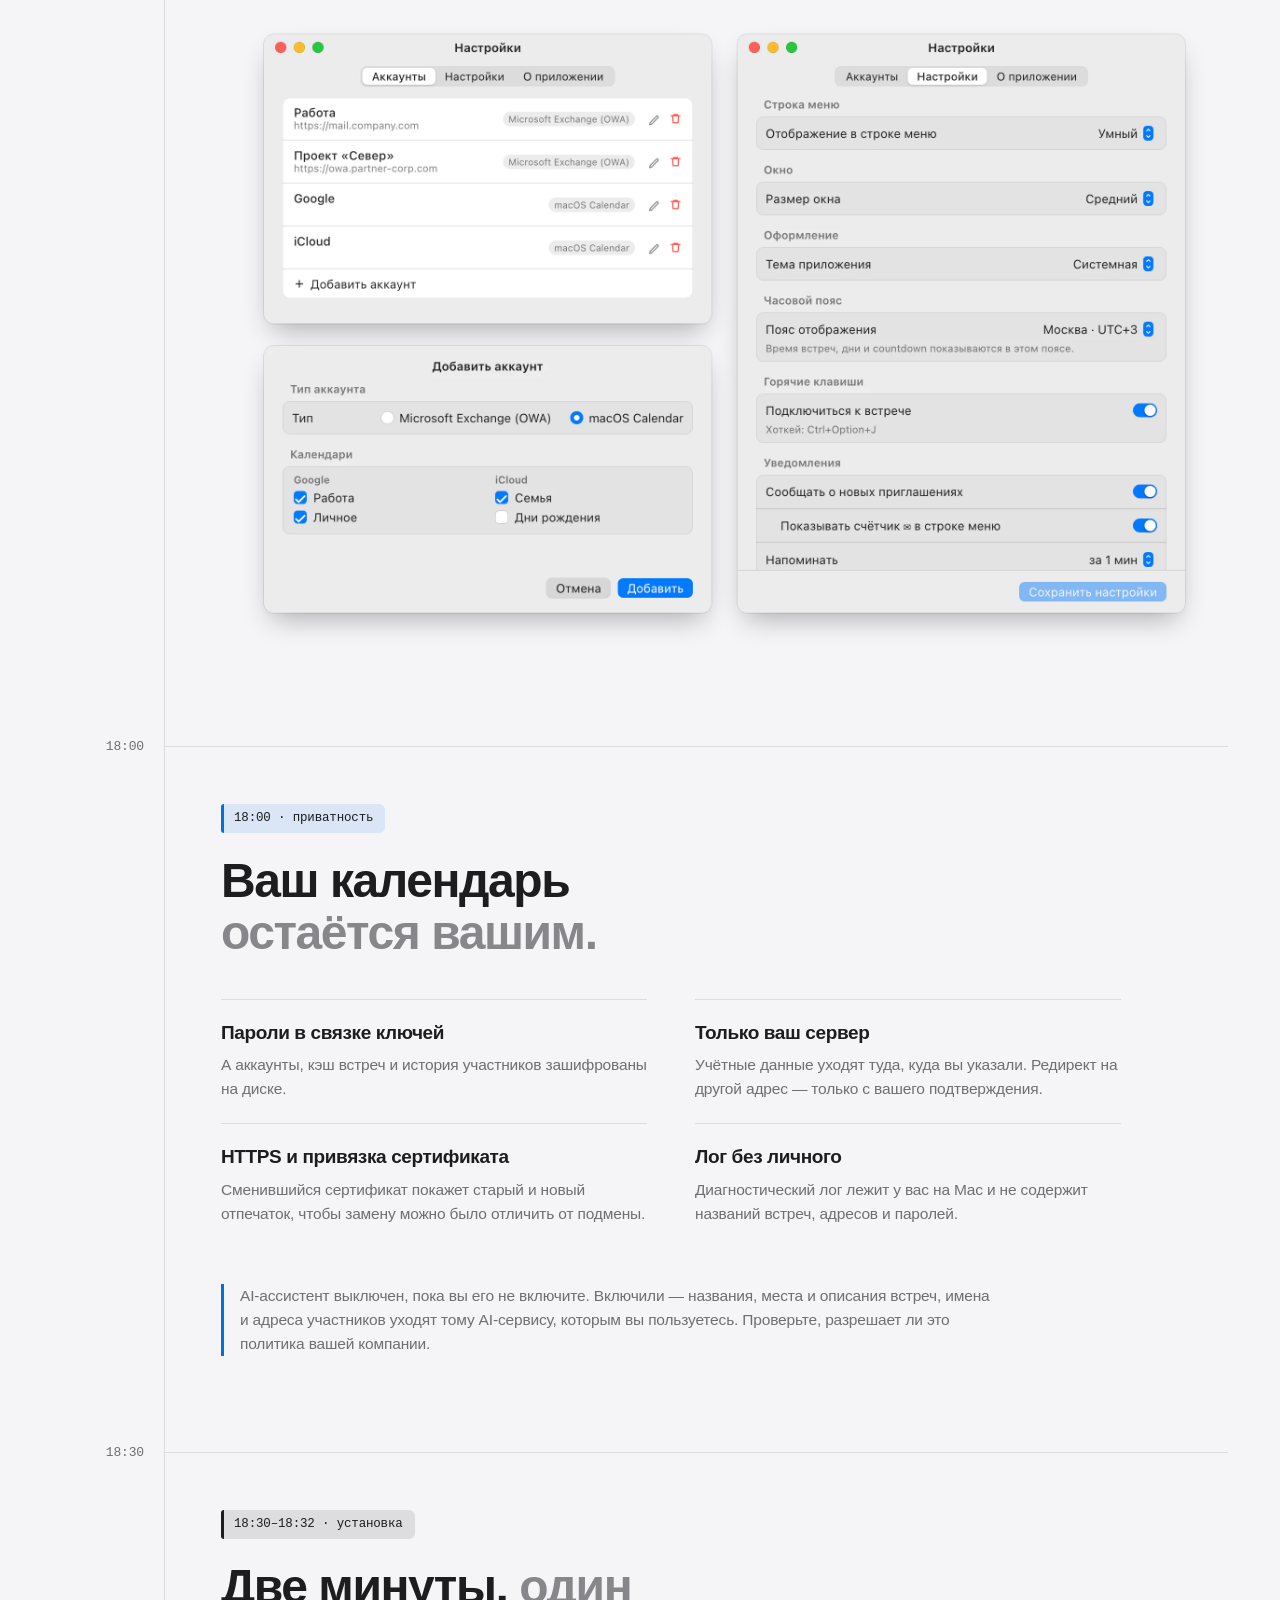
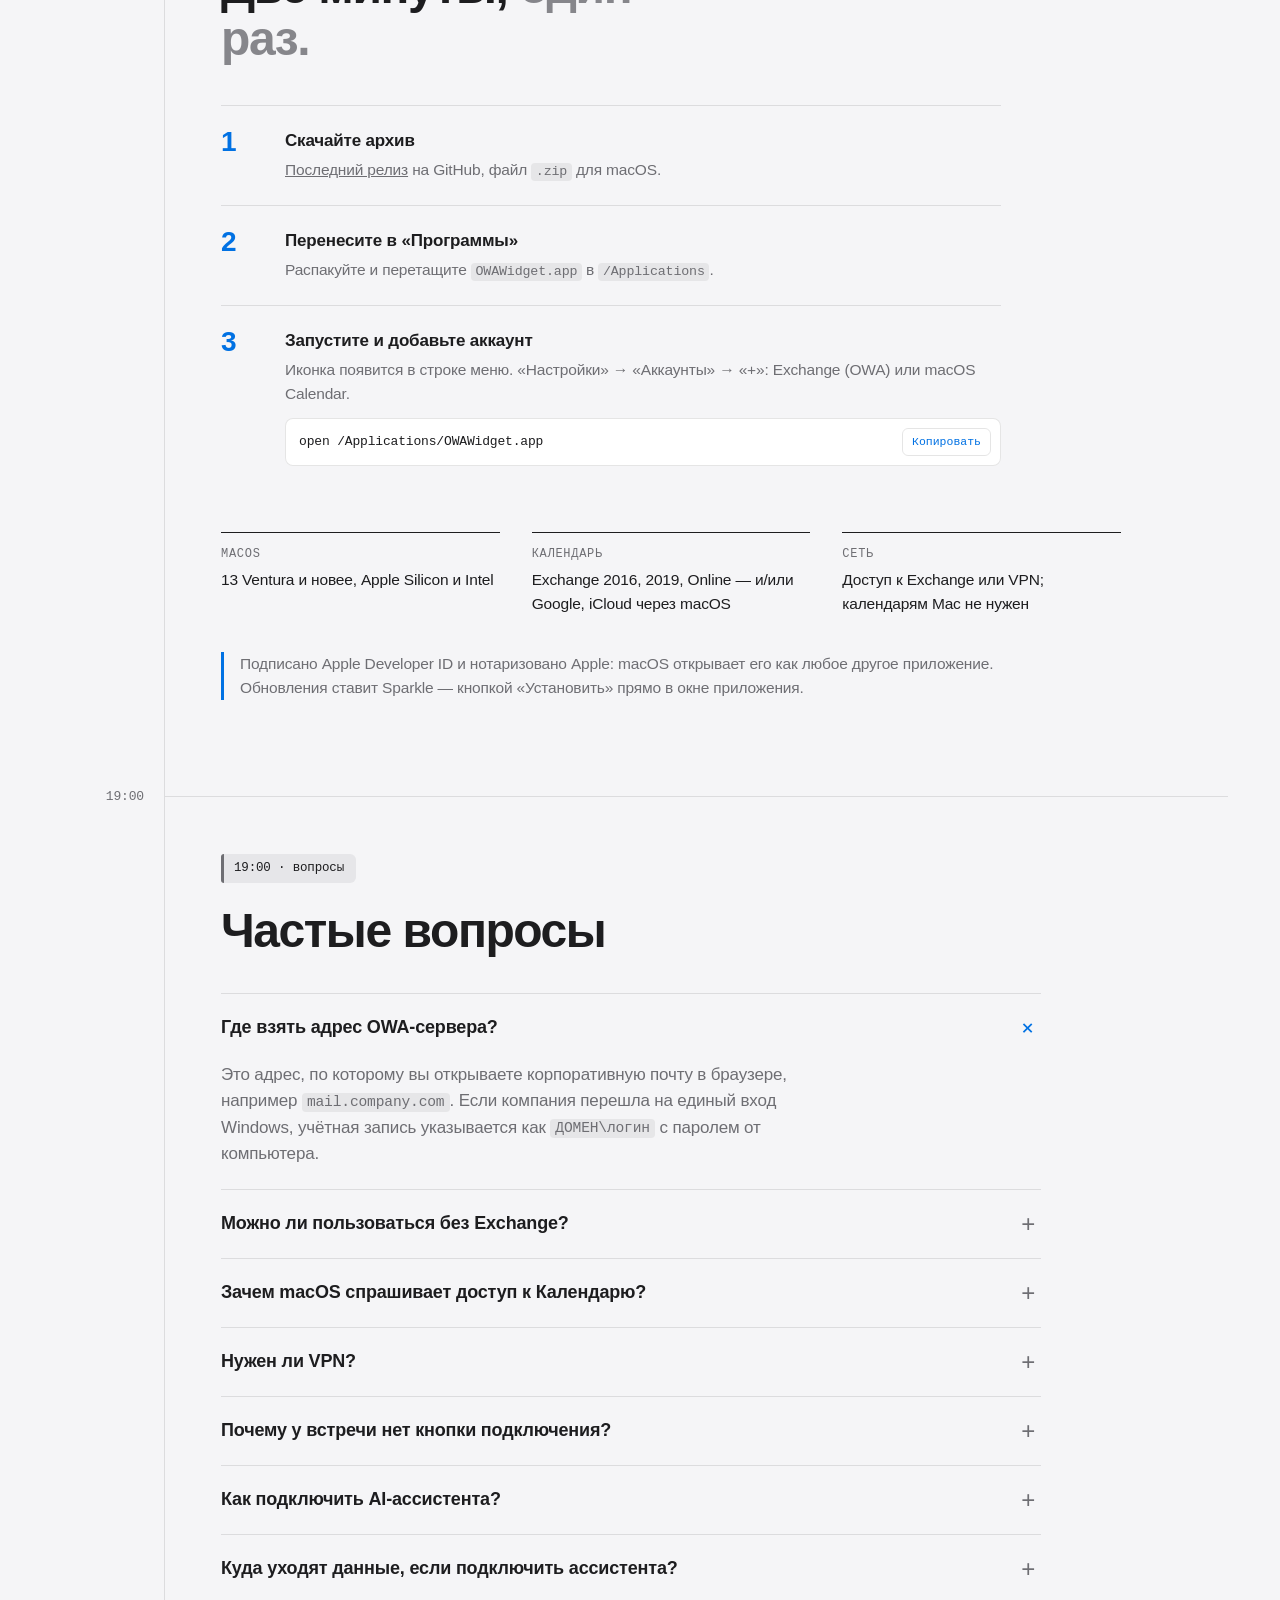
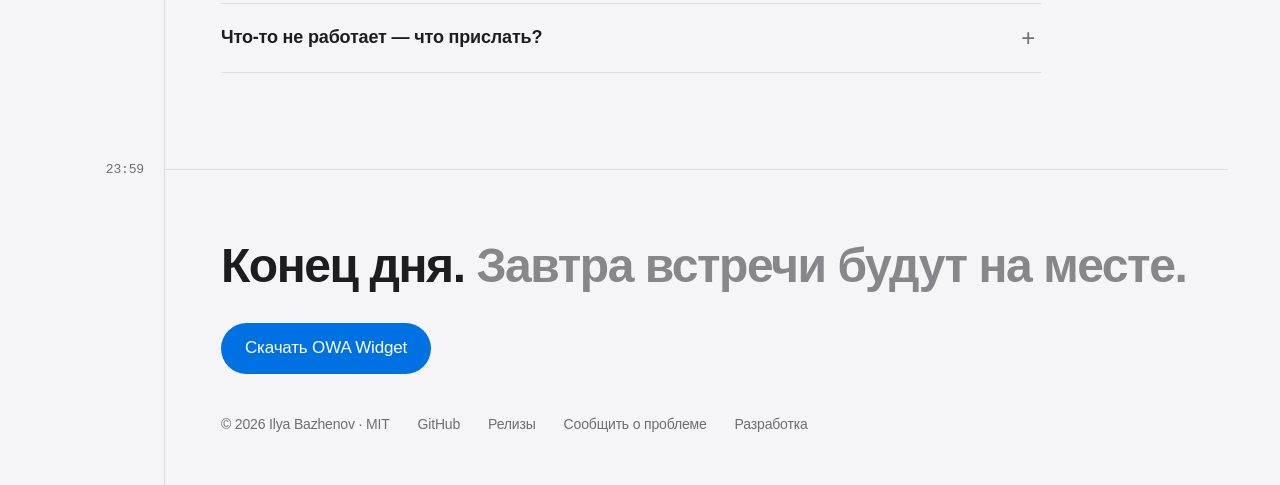
==== commit aded4c76: "docs(site): «AI-ассистента» в заголовке секции про MCP" ====
--- a/docs/ru/index.html
+++ b/docs/ru/index.html
@@ -237,7 +237,7 @@
       <div class="wide-head">
         <div>
           <span class="evt">14:30–14:35 · AI-ассистент</span>
-          <h2>Спросите ассистента про свой день. <em>Решать всё равно вам.</em></h2>
+          <h2>Спросите AI-ассистента про свой день. <em>Решать всё равно вам.</em></h2>
         </div>
         <div>
           <p class="lead">OWA Widget подключается к AI-ассистентам по протоколу MCP. Ассистент видит ваши встречи, ищет коллег в адресной книге Exchange и свободное время, а встречу создаёт только после вашего подтверждения в окне приложения.</p>
